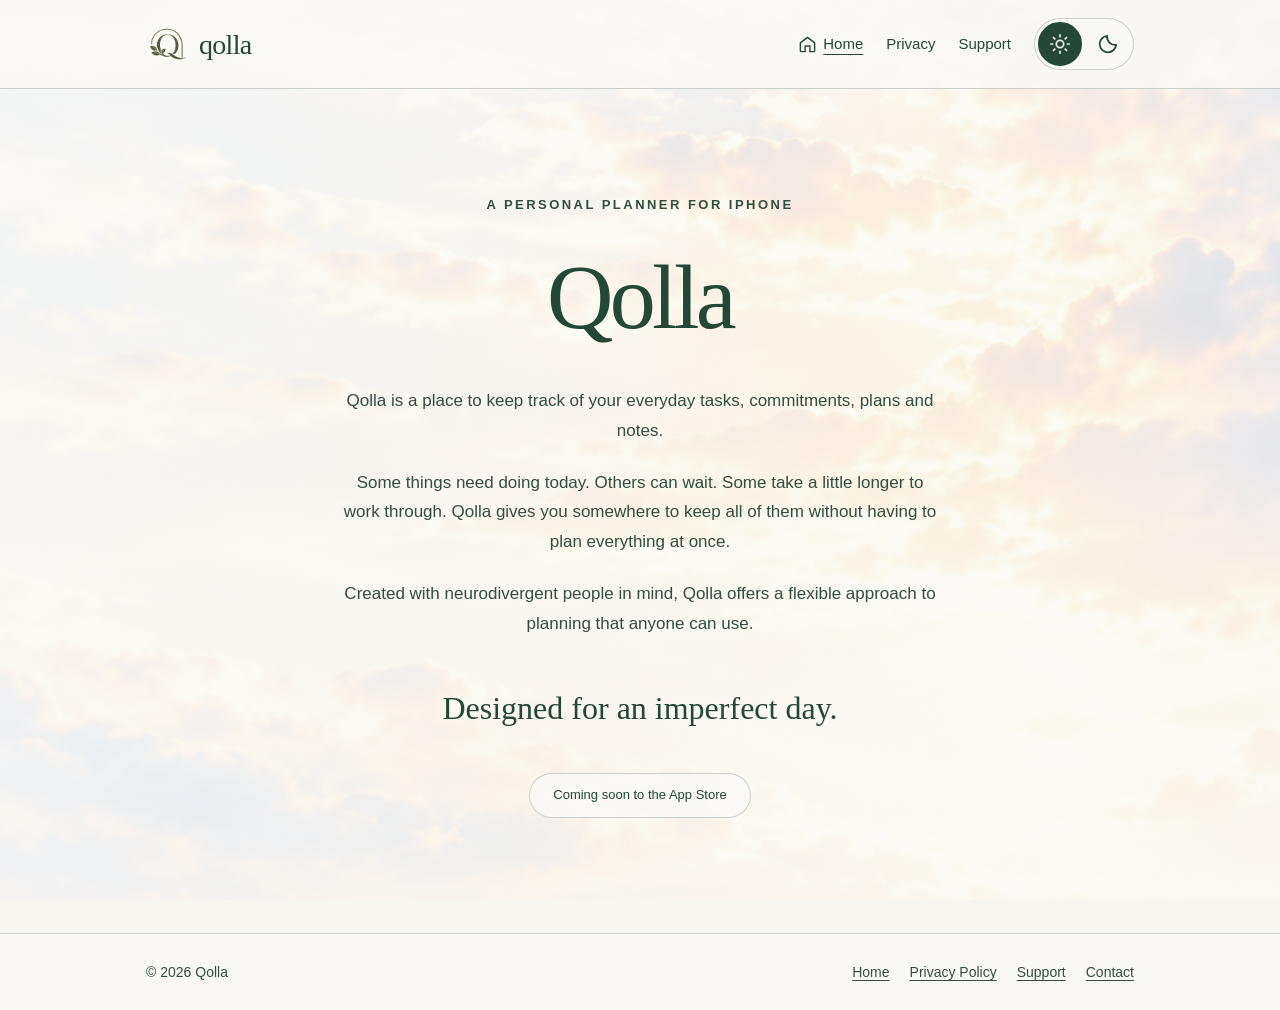
==== index.html @ 9c50eb02 "Add files via upload" ====
<!doctype html>
<html lang="en">
<head>
<meta charset="UTF-8">
<meta name="viewport" content="width=device-width, initial-scale=1">
<meta name="theme-color" content="#F7F6F1">
<meta name="description" content="Qolla is a personal planner for iPhone. Designed for an imperfect day.">
<title>Qolla | A Personal Planner for iPhone</title>
<link rel="icon" type="image/png" href="./Qolla_original_logo.png">
<link rel="stylesheet" href="./styles.css">
<script>try{var t=localStorage.getItem("qolla-website-theme");document.documentElement.dataset.theme=(t==="day"||t==="night")?t:(matchMedia("(prefers-color-scheme: dark)").matches?"night":"day")}catch(e){document.documentElement.dataset.theme=matchMedia("(prefers-color-scheme: dark)").matches?"night":"day"}</script>
<style>:root {--sky:linear-gradient(rgba(249,248,244,.61),rgba(249,248,244,.61)),url("./QollaSkyDay.png")}:root[data-theme="night"]{--sky:linear-gradient(rgba(15,18,39,.56),rgba(15,18,39,.70)),url("./QollaSkyNight.png")}</style>
<script src="./theme.js" defer></script>
</head>
<body>
<a class="skip" href="#main">Skip to main content</a>
<header class="site-header"><nav class="container site-nav" aria-label="Main navigation">
<a class="brand" href="./" aria-label="Qolla home"><img class="brand-logo-day" src="./Qolla_original_logo.png" alt="" width="44" height="44"><img class="brand-logo-night" src="./Qolla_original_logo_night.png" alt="" width="44" height="44"><span>qolla</span></a>
<div class="nav-actions"><a class="home-link" href="./" aria-current="page"><svg viewBox="0 0 24 24" width="19" height="19" fill="none" stroke="currentColor" stroke-width="1.8" stroke-linecap="round" stroke-linejoin="round" aria-hidden="true" focusable="false"><path d="m3 10 9-7 9 7v10a1 1 0 0 1-1 1h-5v-7H9v7H4a1 1 0 0 1-1-1Z"/></svg><span>Home</span></a><a href="./privacy/" >Privacy</a><a href="./support/" >Support</a><div class="theme-switch" role="group" aria-label="Website appearance">
<button type="button" class="theme-option" data-theme-option="day" aria-label="Day mode" aria-pressed="false" title="Day mode"><svg viewBox="0 0 24 24" width="22" height="22" fill="none" stroke="currentColor" stroke-width="1.9" stroke-linecap="round" stroke-linejoin="round" aria-hidden="true" focusable="false"><circle cx="12" cy="12" r="4"/><path d="M12 2v2m0 16v2M4.93 4.93l1.42 1.42m11.3 11.3 1.42 1.42M2 12h2m16 0h2M4.93 19.07l1.42-1.42m11.3-11.3 1.42-1.42"/></svg></button>
<button type="button" class="theme-option" data-theme-option="night" aria-label="Night mode" aria-pressed="false" title="Night mode"><svg viewBox="0 0 24 24" width="22" height="22" fill="none" stroke="currentColor" stroke-width="1.9" stroke-linecap="round" stroke-linejoin="round" aria-hidden="true" focusable="false"><path d="M20.9 13A9 9 0 0 1 11 3.1 9 9 0 1 0 20.9 13Z"/></svg></button>
</div></div>
</nav></header>
<main id="main" class="hero"><div class="eyebrow">A personal planner for iPhone</div><h1>Qolla</h1>
<div class="description"><p>Qolla is a place to keep track of your everyday tasks, commitments, plans and notes.</p>
<p>Some things need doing today. Others can wait. Some take a little longer to work through. Qolla gives you somewhere to keep all of them without having to plan everything at once.</p>
<p>Created with neurodivergent people in mind, Qolla offers a flexible approach to planning that anyone can use.</p></div>
<p class="tagline">Designed for an imperfect day.</p><span class="status">Coming soon to the App Store</span></main><footer class="site-footer"><div class="container footer-inner"><span>&copy; 2026 Qolla</span><div class="footer-links"><a href="./">Home</a><a href="./privacy/">Privacy Policy</a><a href="./support/">Support</a><a href="mailto:support@qolla.ca">Contact</a></div></div></footer>
</body></html>
---- styles.css ----
:root { color-scheme: light; --ink:#254737; --body:#344e42; --line:rgba(37,71,55,.22); --panel:rgba(250,249,245,.92); --control:rgba(250,249,245,.90); --focus:#155cb5; --sky:linear-gradient(rgba(249,248,244,.61),rgba(249,248,244,.61)),url("QollaSkyDay.png"); }
:root[data-theme="night"] { color-scheme:dark; --ink:#F4E9FF; --body:#E9DCF8; --line:rgba(239,223,255,.37); --panel:rgba(22,26,49,.90); --control:rgba(22,26,49,.94); --focus:#FFE29B; --sky:linear-gradient(rgba(15,18,39,.56),rgba(15,18,39,.70)),url("QollaSkyNight.png"); }
* {box-sizing:border-box}
html {font-size:100%;scroll-behavior:smooth}
body {margin:0;min-height:100vh;background:#F7F6F1; color:var(--ink);font-family:-apple-system,BlinkMacSystemFont,"Segoe UI",Arial,sans-serif;line-height:1.75; position:relative;}
body::before {content:"";position:fixed;inset:0;z-index:-1;background-image:var(--sky);background-size:cover;background-position:center;pointer-events:none}
:root[data-theme="night"] body {background:#12162B}
.container {max-width:1040px;margin-inline:auto;padding-inline:26px}
a {color:inherit;text-underline-offset:.2em}
a:hover {text-decoration-thickness:2px}
a:focus-visible,button:focus-visible {outline:3px solid var(--focus);outline-offset:4px;border-radius:5px}
.skip {position:absolute;top:-90px;left:12px;z-index:10;padding:10px 15px;background:var(--panel);color:var(--ink)}
.skip:focus {top:12px}
.site-header {border-bottom:1px solid var(--line);background:var(--control)}
.site-nav {min-height:88px;display:flex;align-items:center;justify-content:space-between;gap:20px}
.brand {display:inline-flex;align-items:center;gap:9px;text-decoration:none}
/* Transparent, artwork-specific day and night logos. */
.brand img {width:44px;height:44px;object-fit:contain;flex:none}
.brand-logo-night {display:none}
:root[data-theme="night"] .brand-logo-day {display:none}
:root[data-theme="night"] .brand-logo-night {display:block}
.brand span {font-family:Georgia,serif;font-size:28px;letter-spacing:-.7px}
.nav-actions {display:flex;align-items:center;gap:clamp(12px,2vw,23px);flex-wrap:wrap}
.nav-actions a {font-size:15px;text-decoration:none}
.nav-actions a[aria-current="page"] {text-decoration:underline;text-underline-offset:5px}
.theme-toggle {background:var(--control);border:1.5px solid var(--line);border-radius:999px;color:var(--ink);font:inherit;font-weight:600;font-size:14px;padding:8px 15px;cursor:pointer;min-height:44px;white-space:nowrap}
.theme-toggle:hover {text-decoration:underline}
.hero {max-width:730px;padding:105px 26px 115px;margin:auto;text-align:center}
.eyebrow {font-size:13px;letter-spacing:.19em;font-weight:700;text-transform:uppercase;color:var(--body)}
h1,h2 {font-family:Georgia,"Times New Roman",serif;font-weight:400;line-height:1.2}
.hero h1 {font-size:clamp(58px,9vw,92px);letter-spacing:-.04em;margin:25px 0 34px}
.hero .description {max-width:600px;margin:auto;color:var(--body);font-size:17px}
.hero .description p {margin:0 0 22px}
.tagline {margin:48px 0 0;font:400 clamp(25px,4vw,32px)/1.4 Georgia,serif}
.status {display:inline-block;margin-top:42px;padding:10px 23px;border:1px solid var(--line);border-radius:40px;color:var(--ink);font-size:13px;background:var(--control)}
.doc {max-width:820px;margin:42px auto;padding:48px clamp(24px,5vw,58px) 70px;background:var(--panel);border:1px solid var(--line);border-radius:18px}
.doc h1 {font-size:clamp(36px,6vw,52px);margin:0 0 12px}
.doc .updated {font-size:14px;color:var(--body);margin:0 0 38px}
.doc h2 {font-size:clamp(24px,4vw,29px);margin:42px 0 12px}
.doc p {font-size:16px;color:var(--body);margin:0 0 17px}
.doc strong {color:var(--ink)}
.site-footer {border-top:1px solid var(--line);background:var(--control);padding:26px 0}
.footer-inner {display:flex;align-items:center;justify-content:space-between;gap:16px;flex-wrap:wrap;color:var(--body);font-size:14px}
.footer-links {display:flex;flex-wrap:wrap;gap:20px}
@media(max-width:650px){.site-nav{padding-block:15px;min-height:76px;flex-wrap:wrap}.nav-actions{gap:15px}.brand span{font-size:25px}.hero{padding-block:75px 92px}.doc{margin:20px 12px;padding:32px 22px 55px}.footer-inner{align-items:flex-start;flex-direction:column}}
@media(prefers-reduced-motion:reduce){html{scroll-behavior:auto}*,*::before,*::after{transition:none!important;animation:none!important}}

/* Icon-only accessible day and night selection */
.theme-switch {display:inline-flex;align-items:center;gap:4px;padding:3px;border:1.5px solid var(--line);background:var(--control);border-radius:999px}
.theme-option {display:grid;place-items:center;width:44px;height:44px;padding:0;border:2px solid transparent;border-radius:999px;background:transparent;color:var(--ink);cursor:pointer;flex:none}
.theme-option[aria-pressed="true"] {background:var(--ink);color:var(--control);border-color:var(--ink)}
.theme-option svg {display:block}
.theme-option:hover {outline:1px solid var(--line)}
@media (max-width: 380px) {.nav-actions {gap:8px}.brand span {font-size:23px}}

/* Explicit, accessible navigation back to the homepage. */
.home-link {display:inline-flex;align-items:center;gap:6px;white-space:nowrap;min-height:44px}
.home-link svg {display:block;flex:none}
@media (max-width:650px) { .nav-actions {gap:12px} }
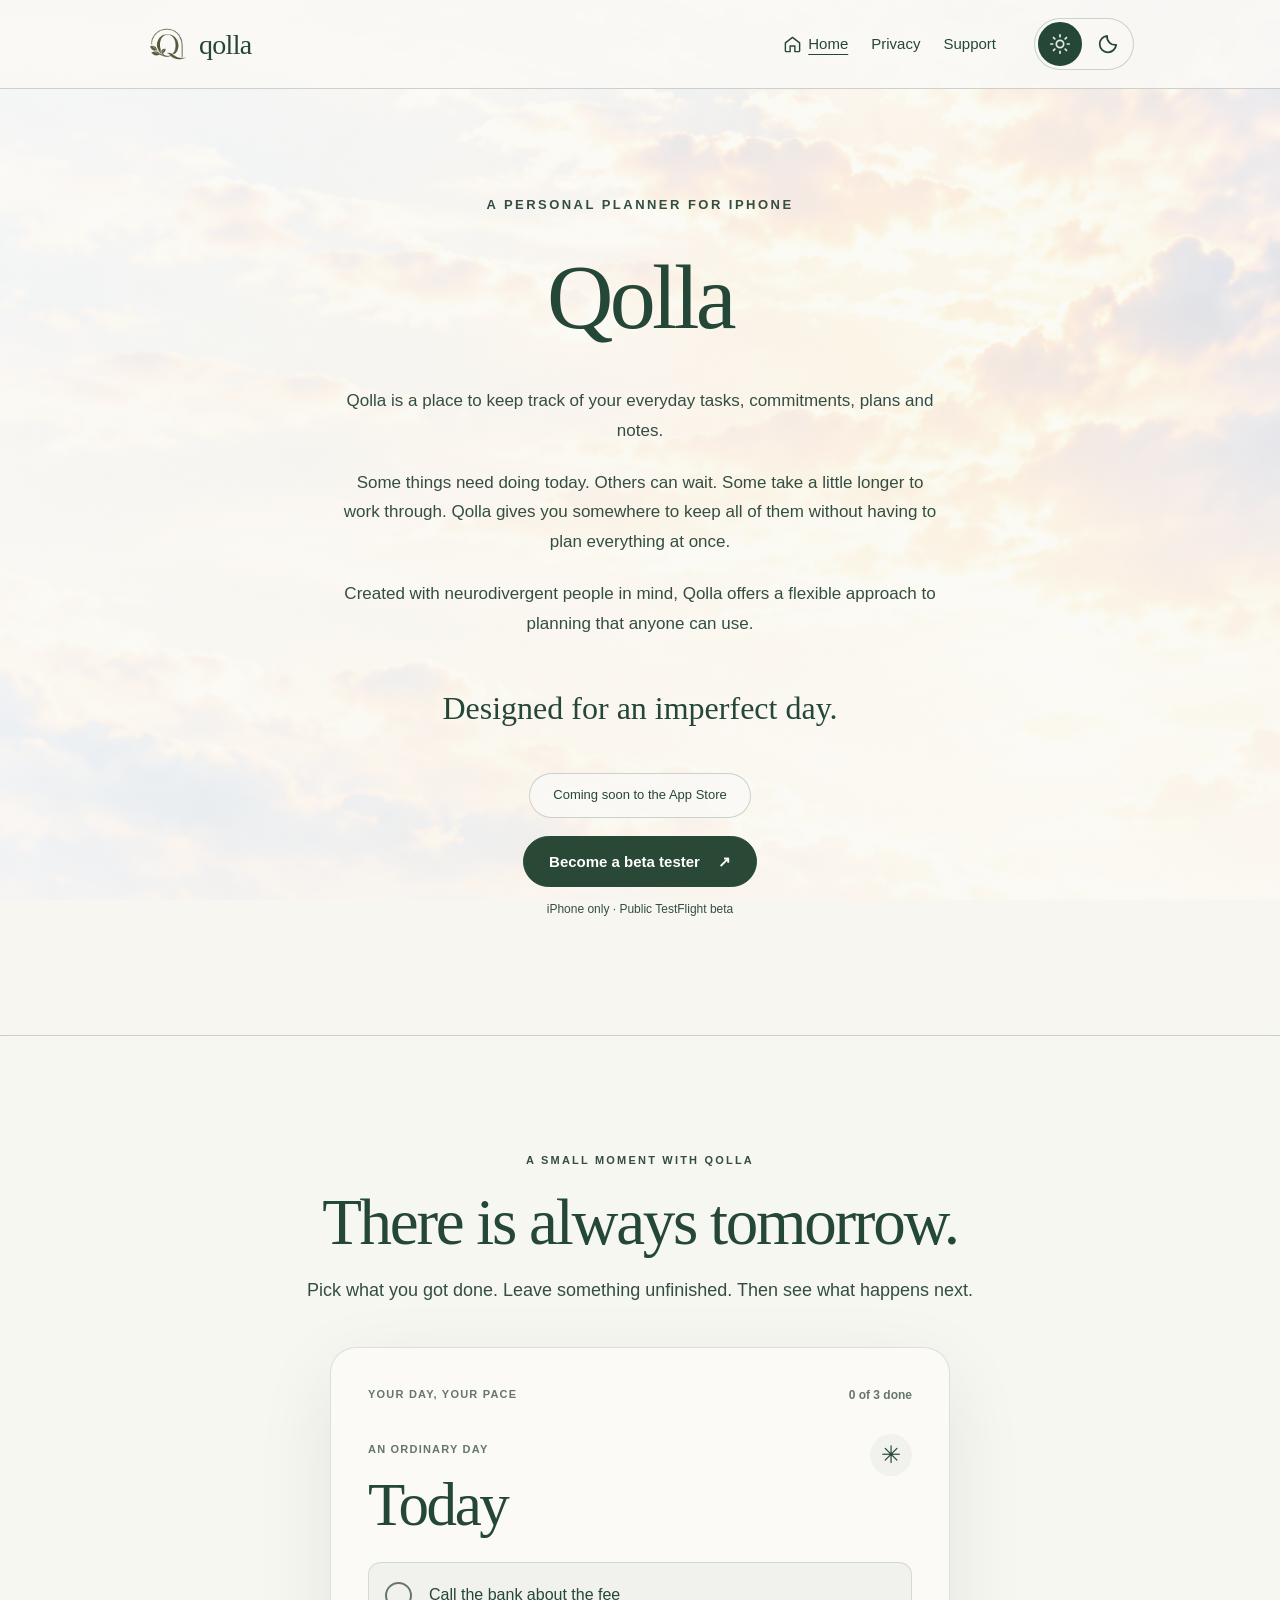
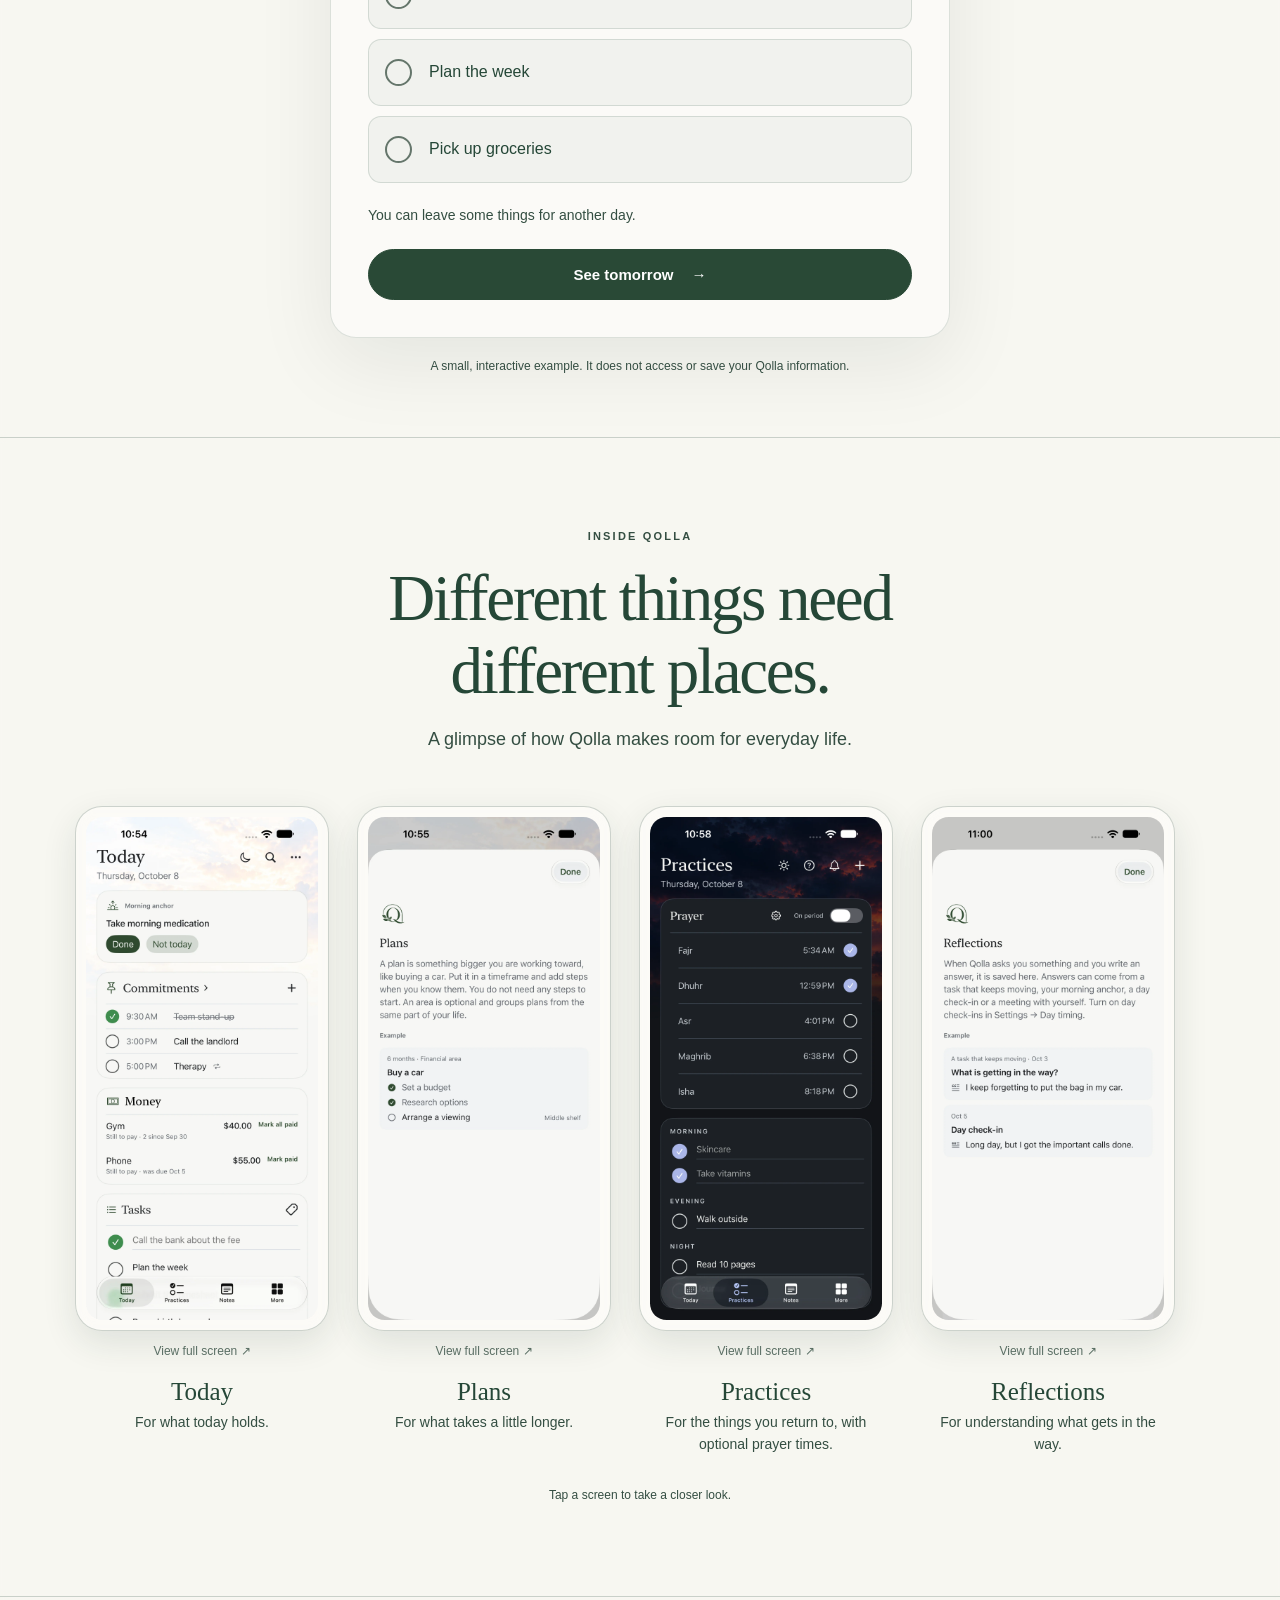
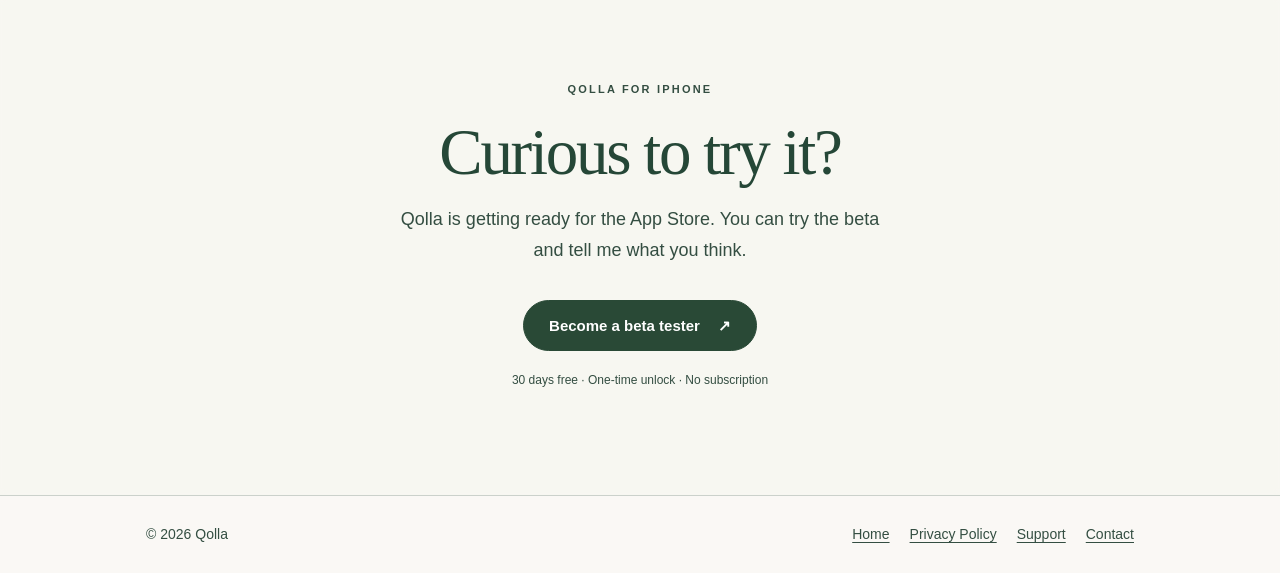
==== commit 1f4a2794: "Add files via upload" ====
--- a/index.html
+++ b/index.html
@@ -11,6 +11,9 @@
 <script>try{var t=localStorage.getItem("qolla-website-theme");document.documentElement.dataset.theme=(t==="day"||t==="night")?t:(matchMedia("(prefers-color-scheme: dark)").matches?"night":"day")}catch(e){document.documentElement.dataset.theme=matchMedia("(prefers-color-scheme: dark)").matches?"night":"day"}</script>
 <style>:root {--sky:linear-gradient(rgba(249,248,244,.61),rgba(249,248,244,.61)),url("./QollaSkyDay.png")}:root[data-theme="night"]{--sky:linear-gradient(rgba(15,18,39,.56),rgba(15,18,39,.70)),url("./QollaSkyNight.png")}</style>
 <script src="./theme.js" defer></script>
+<link rel="stylesheet" href="./experience.css">
+<script src="./experience.js" defer></script>
+<script src="./gallery.js" defer></script>
 </head>
 <body>
 <a class="skip" href="#main">Skip to main content</a>
@@ -25,5 +28,44 @@
 <div class="description"><p>Qolla is a place to keep track of your everyday tasks, commitments, plans and notes.</p>
 <p>Some things need doing today. Others can wait. Some take a little longer to work through. Qolla gives you somewhere to keep all of them without having to plan everything at once.</p>
 <p>Created with neurodivergent people in mind, Qolla offers a flexible approach to planning that anyone can use.</p></div>
-<p class="tagline">Designed for an imperfect day.</p><span class="status">Coming soon to the App Store</span></main><footer class="site-footer"><div class="container footer-inner"><span>&copy; 2026 Qolla</span><div class="footer-links"><a href="./">Home</a><a href="./privacy/">Privacy Policy</a><a href="./support/">Support</a><a href="mailto:support@qolla.ca">Contact</a></div></div></footer>
+<p class="tagline">Designed for an imperfect day.</p><span class="status">Coming soon to the App Store</span><div class="hero-beta"><a class="q-button beta-link" href="https://testflight.apple.com/join/qzBd8jVd" target="_blank" rel="noopener noreferrer" data-beta-link>Become a beta tester <span aria-hidden="true">↗</span></a><p class="beta-footnote">iPhone only · Public TestFlight beta</p></div></main>
+<section class="experience-section" id="experience" aria-labelledby="experience-title">
+  <div class="experience-intro">
+    <span class="section-kicker">A SMALL MOMENT WITH QOLLA</span>
+    <h2 id="experience-title">There is always tomorrow.</h2>
+    <p>Pick what you got done. Leave something unfinished. Then see what happens next.</p>
+  </div>
+  <div class="moment" data-moment>
+    <div class="moment-top"><span class="moment-overline">YOUR DAY, YOUR PACE</span><span class="moment-count" data-count aria-live="polite">0 of 3 done</span></div>
+    <div class="moment-head"><div><span class="moment-small" data-date-label>AN ORDINARY DAY</span><h3 data-day-title>Today</h3></div><div class="moment-sun" aria-hidden="true">✳</div></div>
+    <div class="moment-items" data-task-list aria-label="Example everyday tasks">
+      <label class="moment-task"><input type="checkbox" data-task="0"><span class="moment-check" aria-hidden="true"></span><span>Call the bank about the fee</span></label>
+      <label class="moment-task"><input type="checkbox" data-task="1"><span class="moment-check" aria-hidden="true"></span><span>Plan the week</span></label>
+      <label class="moment-task"><input type="checkbox" data-task="2"><span class="moment-check" aria-hidden="true"></span><span>Pick up groceries</span></label>
+    </div>
+    <p class="moment-note" data-message aria-live="polite">You can leave some things for another day.</p>
+    <div class="moment-actions"><button class="q-button moment-next" type="button" data-next>See tomorrow <span aria-hidden="true">→</span></button><button class="moment-reset" type="button" data-reset hidden>Try again ↺</button></div>
+    <div class="moment-after" data-after hidden>
+      <div class="moment-after-divider"></div>
+      <p class="moment-after-title">What you finished stays done. The rest comes with you.</p>
+      <p>No wall of overdue tasks. No score to keep up.</p>
+      <button class="moment-reflect-toggle" type="button" data-reflect-toggle aria-expanded="false">And if something keeps moving? <span aria-hidden="true">↓</span></button>
+      <div class="moment-reflect" data-reflect hidden><p>Sometimes a task needs more than another reminder.</p><blockquote>What is getting in the way?</blockquote><p>Qolla can help you reflect on a task that keeps moving, when you choose.</p></div>
+    </div>
+  </div>
+  <p class="experience-disclaimer">A small, interactive example. It does not access or save your Qolla information.</p>
+</section>
+<section class="glimpse-section" aria-labelledby="glimpse-heading"><div class="glimpse-inner">
+  <div class="glimpse-heading"><span class="section-kicker">INSIDE QOLLA</span><h2 id="glimpse-heading">Different things need different places.</h2><p>A glimpse of how Qolla makes room for everyday life.</p></div>
+  <div class="glimpse-gallery">
+    <figure class="glimpse-shot"><button type="button" class="shot-open" data-fullscreen-shot aria-label="Enlarge Today screenshot"><span class="screenshot-frame"><img src="./qolla-today.webp" alt="Qolla Today screen in Day mode with the Morning anchor, Commitments, Money and Tasks." width="1320" height="2868" loading="lazy" decoding="async"></span><span class="shot-zoom" aria-hidden="true">View full screen ↗</span></button><figcaption><strong>Today</strong><span>For what today holds.</span></figcaption></figure>
+    <figure class="glimpse-shot"><button type="button" class="shot-open" data-fullscreen-shot aria-label="Enlarge Plans screenshot"><span class="screenshot-frame"><img src="./qolla-plans-explainer.webp" alt="The Qolla Plans explanation showing the Buy a car example, steps and Middle Shelf." width="1320" height="2868" loading="lazy" decoding="async"></span><span class="shot-zoom" aria-hidden="true">View full screen ↗</span></button><figcaption><strong>Plans</strong><span>For what takes a little longer.</span></figcaption></figure>
+    <figure class="glimpse-shot"><button type="button" class="shot-open" data-fullscreen-shot aria-label="Enlarge Practices screenshot"><span class="screenshot-frame"><img src="./qolla-practices.webp" alt="Qolla Practices in Night mode showing optional Islamic prayer times and morning, evening and night practices." width="1320" height="2868" loading="lazy" decoding="async"></span><span class="shot-zoom" aria-hidden="true">View full screen ↗</span></button><figcaption><strong>Practices</strong><span>For the things you return to, with optional prayer times.</span></figcaption></figure>
+    <figure class="glimpse-shot"><button type="button" class="shot-open" data-fullscreen-shot aria-label="Enlarge Reflections screenshot"><span class="screenshot-frame"><img src="./qolla-reflections-explainer.webp" alt="The Qolla Reflections explanation showing a task that keeps moving and a day check-in." width="1320" height="2868" loading="lazy" decoding="async"></span><span class="shot-zoom" aria-hidden="true">View full screen ↗</span></button><figcaption><strong>Reflections</strong><span>For understanding what gets in the way.</span></figcaption></figure>
+  </div>
+  <p class="glimpse-hint">Tap a screen to take a closer look.</p>
+</div></section>
+<dialog class="qolla-image-dialog" aria-label="Qolla screenshot" data-shot-dialog><div class="qolla-image-dialog-inner"><button type="button" class="qolla-dialog-close" data-dialog-close aria-label="Close screenshot">Close ✕</button><img alt="" data-dialog-image></div></dialog>
+<section class="invitation" aria-labelledby="invitation-heading"><span class="section-kicker">QOLLA FOR IPHONE</span><h2 id="invitation-heading">Curious to try it?</h2><p>Qolla is getting ready for the App Store. You can try the beta and tell me what you think.</p><a class="q-button beta-link" href="https://testflight.apple.com/join/qzBd8jVd" target="_blank" rel="noopener noreferrer" data-beta-link>Become a beta tester <span aria-hidden="true">↗</span></a><p class="invitation-small">30 days free · One-time unlock · No subscription</p></section>
+<footer class="site-footer"><div class="container footer-inner"><span>&copy; 2026 Qolla</span><div class="footer-links"><a href="./">Home</a><a href="./privacy/">Privacy Policy</a><a href="./support/">Support</a><a href="./support/#contact">Contact</a></div></div></footer>
 </body></html>
--- a/styles.css
+++ b/styles.css
@@ -58,3 +58,30 @@
 .home-link {display:inline-flex;align-items:center;gap:6px;white-space:nowrap;min-height:44px}
 .home-link svg {display:block;flex:none}
 @media (max-width:650px) { .nav-actions {gap:12px} }
+
+/* Qolla launch addition: consistent adaptive navigation shared by all pages. */
+.site-nav { width:100%; }
+.nav-actions { min-width:0; flex-wrap:nowrap; }
+.nav-actions .theme-switch {margin-left:clamp(7px,1.2vw,15px); flex:none;}
+.nav-actions .home-link {display:inline-flex;gap:6px;align-items:center;}
+@media (max-width:820px) {
+ .site-nav {display:grid;grid-template-columns:minmax(0,1fr);gap:12px;align-items:center;padding-block:16px;min-height:0;}
+ .site-nav .brand{width:max-content;}
+ .nav-actions{display:grid;grid-template-columns:max-content max-content max-content minmax(0,1fr);align-items:center;gap:clamp(8px,2.25vw,18px);width:100%;}
+ .nav-actions a{font-size:clamp(12px,3.4vw,15px);white-space:nowrap;}
+ .nav-actions .theme-switch{justify-self:end;margin-left:0;}
+ .container{padding-inline:clamp(14px,4.1vw,26px);}
+ .theme-option{width:clamp(34px,9.5vw,44px);height:clamp(40px,9.5vw,44px);}
+}
+@media (max-width:359px) {
+ .nav-actions{gap:7px;}
+ .nav-actions a{font-size:12px;}
+ .home-link svg{width:14px;height:14px;}
+ .theme-switch{gap:0;padding:1px;}
+ .theme-option{width:32px;height:40px;}
+ .theme-option svg{width:17px;height:17px;}
+}
+@media (max-width:319px) {
+ .nav-actions{grid-template-columns:repeat(3,max-content);row-gap:9px;}
+ .nav-actions .theme-switch{grid-column:1/-1;justify-self:end;}
+}
--- a/experience.css
+++ b/experience.css
@@ -0,0 +1,150 @@
+/* Qolla interactive moment: namespaced to homepage; website typography and theme inherited. */
+.experience-section,.glimpse-section,.invitation{position:relative;color:var(--ink)}
+.experience-section{padding:clamp(70px,9vw,118px) 22px 62px;background:var(--experience-bg,rgba(250,249,245,.91));border-top:1px solid var(--line)}
+:root[data-theme="night"]{--experience-bg:rgba(13,18,36,.9);--moment-card:rgba(26,31,48,.98);--moment-surface:rgba(40,45,62,.88);--moment-edge:rgba(236,222,251,.18);--muted-in:#C7B9D2;--done:#C9B8E8}
+:root[data-theme="day"]{--moment-card:#FBFAF7;--moment-surface:#F1F2EE;--moment-edge:rgba(35,73,53,.15);--muted-in:#65766B;--done:#316744}
+.experience-intro,.glimpse-heading,.invitation{text-align:center;max-width:670px;margin-inline:auto}
+.section-kicker{display:block;font-size:11px;font-weight:750;letter-spacing:.2em;color:var(--body);line-height:1.5}
+.experience-intro h2,.glimpse-heading h2,.invitation h2{font-family:Georgia,'Times New Roman',serif;font-size:clamp(37px,5.1vw,65px);line-height:1.12;letter-spacing:-.035em;margin:18px 0 16px;font-weight:400}
+.experience-intro p,.glimpse-heading p,.invitation p{color:var(--body);font-size:clamp(15px,1.6vw,18px);line-height:1.7;margin:0}
+.moment{background:var(--moment-card);border:1px solid var(--moment-edge);border-radius:26px;max-width:620px;margin:41px auto 0;padding:clamp(22px,4.5vw,37px);box-shadow:0 24px 80px rgba(18,30,22,.08)}
+:root[data-theme="night"] .moment{box-shadow:0 25px 90px rgba(1,3,11,.3)}
+.moment-top,.moment-head,.moment-actions{display:flex;align-items:center;justify-content:space-between;gap:14px}
+.moment-overline,.moment-count,.moment-small{font-size:11px;font-weight:650;letter-spacing:.11em;color:var(--muted-in)}
+.moment-count{letter-spacing:0;font-size:12px}
+.moment-head{margin:28px 0 24px;align-items:start}
+.moment-head h3{font:400 clamp(41px,7vw,61px)/1.1 Georgia,serif;letter-spacing:-.04em;margin:9px 0 0}
+.moment-sun{display:grid;place-items:center;background:var(--moment-surface);border-radius:50%;width:42px;height:42px;font-size:24px;color:var(--ink)}
+.moment-items{display:grid;gap:10px}
+.moment-task{display:flex;align-items:center;gap:17px;min-height:67px;background:var(--moment-surface);border:1px solid var(--moment-edge);border-radius:13px;padding:13px 16px;cursor:pointer;font-size:clamp(14px,2.2vw,16px);line-height:1.35;position:relative}
+.moment-task:focus-within{outline:3px solid var(--focus);outline-offset:2px}
+.moment-task input{position:absolute;opacity:0;width:1px;height:1px}
+.moment-check{display:grid;place-items:center;flex:none;width:27px;height:27px;border-radius:50%;border:2px solid var(--muted-in);transition:background .18s,border-color .18s}
+.moment-task input:checked+.moment-check{background:var(--done);border-color:var(--done)}
+.moment-task input:checked+.moment-check::after{content:'✓';font-weight:700;color:#fff;font-size:16px}
+:root[data-theme="night"] .moment-task input:checked+.moment-check::after{color:#182036}
+.moment-task:has(input:checked)>span:last-child{text-decoration:line-through;opacity:.65}
+.moment-task.is-carried{cursor:default}.moment-task.is-carried .moment-check{border-color:var(--muted-in)}
+.moment-task .carry-tag{display:block;font-size:11px;color:var(--muted-in);margin-top:5px;letter-spacing:.01em}
+.moment-note{color:var(--body);font-size:14px;min-height:24px;line-height:1.5;margin:22px 0 20px}
+.q-button{display:inline-flex;align-items:center;justify-content:center;gap:18px;background:#294936;color:#fff!important;border:1px solid #294936;border-radius:999px;font:600 15px/1.3 -apple-system,BlinkMacSystemFont,'Segoe UI',Arial,sans-serif;text-decoration:none!important;min-height:48px;padding:15px 25px;cursor:pointer;transition:transform .18s,background .18s}
+.q-button:hover{background:#396849;transform:translateY(-1px)}
+.q-button:focus-visible{outline:3px solid var(--focus);outline-offset:4px}
+:root[data-theme="night"] .q-button{background:#EADAF4;border-color:#EADAF4;color:#1C2532!important}
+:root[data-theme="night"] .q-button:hover{background:#fff0ff}
+.moment-next{width:100%}.moment-next[hidden],.moment-reset[hidden],.moment-after[hidden],.moment-reflect[hidden]{display:none!important}
+.moment-reset,.moment-reflect-toggle{background:none;border:0;color:var(--ink);cursor:pointer;text-decoration:underline;text-underline-offset:5px;font:600 14px/1.5 -apple-system,BlinkMacSystemFont,'Segoe UI',Arial,sans-serif;padding:9px}
+.moment-after-divider{border-top:1px solid var(--moment-edge);margin:27px 0 20px}
+.moment-after p{color:var(--body);font-size:14px;line-height:1.6;margin:0 0 11px}
+.moment-after .moment-after-title{color:var(--ink);font-family:Georgia,serif;font-size:25px;line-height:1.35}
+.moment-reflect-toggle{padding:12px 0 0}
+.moment-reflect{background:var(--moment-surface);border-radius:13px;padding:19px;margin-top:14px}
+.moment-reflect blockquote{font:400 23px/1.3 Georgia,serif;margin:9px 0 12px;color:var(--ink)}
+.experience-disclaimer{text-align:center;color:var(--body);font-size:12px;line-height:1.5;margin:19px auto 0;max-width:520px}
+.glimpse-section{padding:95px 22px 100px;background:var(--control);border-top:1px solid var(--line)}
+.glimpse-inner{max-width:1040px;margin:auto}.glimpse-gallery{display:grid;grid-template-columns:repeat(2,minmax(0,320px));gap:clamp(23px,7vw,100px);justify-content:center;align-items:start;margin-top:49px}
+.glimpse-shot{margin:0;min-width:0}.screenshot-frame{border-radius:clamp(19px,3vw,28px);overflow:hidden;border:1px solid var(--line);background:#eee;box-shadow:0 26px 48px rgba(21,35,26,.11)}
+:root[data-theme="night"] .screenshot-frame{box-shadow:0 26px 55px rgba(0,0,0,.30)}
+.screenshot-frame img{display:block;width:100%;height:auto;object-fit:contain}
+.glimpse-shot figcaption{text-align:center;display:grid;gap:2px;padding:18px 5px 0;color:var(--body);font-size:14px;line-height:1.5}
+.glimpse-shot figcaption strong{font:400 25px/1.2 Georgia,serif;color:var(--ink)}
+.invitation{max-width:none;background:var(--experience-bg,rgba(250,249,245,.91));padding:84px 22px 105px;border-top:1px solid var(--line)}
+.invitation>p{max-width:480px;margin:0 auto 27px}.invitation .q-button{margin:7px auto 0}.invitation .invitation-small{font-size:12px;margin:19px auto 0}
+.hero-beta{margin:18px auto 0}.hero-beta .q-button{margin-top:0}.hero-beta .beta-footnote{font-size:12px;color:var(--body);margin:12px 0 0}
+@media(max-width:600px){.experience-section{padding:72px 14px 60px}.moment{margin-top:30px;border-radius:19px}.glimpse-section{padding:78px 17px 80px}.glimpse-gallery{grid-template-columns:repeat(2,minmax(0,1fr));gap:14px;margin-top:34px}.glimpse-shot figcaption{font-size:12px}.glimpse-shot figcaption strong{font-size:21px}.invitation{padding:77px 20px 89px}.experience-intro p{max-width:345px;margin:auto}}
+@media(max-width:370px){.glimpse-gallery{gap:10px}.moment-task{gap:11px;padding:11px}.moment{padding:18px}}
+@media(prefers-reduced-motion:reduce){.q-button,.moment-check{transition:none!important}.q-button:hover{transform:none}}
+
+/* Four original iPhone screenshots, legible at phone widths. */
+.glimpse-gallery{grid-template-columns:repeat(4,minmax(0,1fr));max-width:1060px;gap:clamp(14px,2.4vw,28px);align-items:start;margin-top:44px}
+.shot-open{display:block;width:100%;border:0;padding:0;background:transparent;color:inherit;font:inherit;cursor:zoom-in;position:relative;text-align:left}
+.shot-open:focus-visible{outline:3px solid var(--focus);outline-offset:5px;border-radius:20px}
+.screenshot-frame{display:block;aspect-ratio:1320/2868;overflow:hidden;border-radius:clamp(12px,1.8vw,24px)}
+.screenshot-frame img{height:100%;width:100%;object-fit:contain}
+.shot-zoom{display:block;text-align:center;color:var(--body);font-size:12px;margin-top:9px;opacity:.8}
+.glimpse-hint{color:var(--body);font-size:12px;text-align:center;margin:30px auto 0}
+.qolla-image-dialog{max-width:min(94vw,520px);max-height:94dvh;padding:0;border:0;border-radius:18px;background:var(--panel);color:var(--ink);overflow:auto;box-shadow:0 22px 100px rgba(0,0,0,.34)}
+.qolla-image-dialog::backdrop{background:rgba(9,16,20,.75)}
+.qolla-image-dialog-inner{position:relative;padding:56px 12px 12px}
+.qolla-image-dialog-inner img{display:block;width:100%;height:auto;max-height:calc(94dvh - 75px);object-fit:contain}
+.qolla-dialog-close{position:absolute;top:9px;right:12px;border:1px solid var(--line);border-radius:999px;background:var(--panel);color:var(--ink);min-height:42px;padding:6px 16px;font:600 14px -apple-system,BlinkMacSystemFont,'Segoe UI',sans-serif;cursor:pointer}
+.qolla-dialog-close:focus-visible{outline:3px solid var(--focus);outline-offset:3px}
+@media(max-width:760px){.glimpse-gallery{grid-template-columns:repeat(2,minmax(0,1fr));gap:28px 18px;max-width:590px}}
+@media(max-width:480px){
+ .glimpse-gallery{grid-template-columns:minmax(0,1fr);max-width:340px;margin-top:30px;gap:44px}
+ .glimpse-shot{max-width:340px;width:100%;margin-inline:auto}
+ .glimpse-shot figcaption{padding-top:13px;font-size:14px}
+ .glimpse-shot figcaption strong{font-size:25px}
+ .screenshot-frame{border-radius:22px}
+ .glimpse-section{padding:76px 20px 80px}
+}
+
+
+/* Qolla gallery finishing pass: genuine app screens on the same sky as the site. */
+:root[data-theme="day"]{
+  --gallery-wash:rgba(248,247,242,.53);
+  --gallery-matte:rgba(255,254,250,.60);
+  --gallery-shadow:rgba(30,55,44,.11);
+}
+:root[data-theme="night"]{
+  --gallery-wash:rgba(13,17,35,.48);
+  --gallery-matte:rgba(26,30,52,.68);
+  --gallery-shadow:rgba(1,4,14,.42);
+}
+.glimpse-section{
+  background:var(--gallery-wash);
+  padding-block:clamp(68px,7vw,106px);
+  -webkit-backdrop-filter:blur(3px);
+  backdrop-filter:blur(3px);
+}
+.glimpse-inner{max-width:1130px}
+.glimpse-gallery{
+  max-width:1100px;
+  gap:clamp(15px,2.5vw,28px);
+  margin-top:clamp(32px,4vw,55px);
+}
+.glimpse-shot{display:flex;flex-direction:column;min-width:0}
+.shot-open{border-radius:25px;transition:transform .2s ease}
+.shot-open:hover{transform:translateY(-3px)}
+.screenshot-frame{
+  padding:clamp(7px,.8vw,11px);
+  border:1px solid var(--line);
+  border-radius:clamp(18px,2.1vw,27px);
+  background:var(--gallery-matte);
+  box-shadow:0 12px 34px var(--gallery-shadow);
+  aspect-ratio:auto;
+  -webkit-backdrop-filter:blur(9px);
+  backdrop-filter:blur(9px);
+}
+:root[data-theme="night"] .screenshot-frame{box-shadow:0 15px 40px var(--gallery-shadow)}
+.screenshot-frame img{
+  width:100%;height:auto;aspect-ratio:1320/2868;
+  object-fit:contain;
+  border-radius:clamp(12px,1.3vw,18px);
+  background:var(--panel);
+}
+.glimpse-shot figcaption{padding:15px 5px 0;gap:5px;max-width:260px;margin-inline:auto}
+.glimpse-shot figcaption strong{font-size:clamp(22px,2vw,25px)}
+.glimpse-shot figcaption span{line-height:1.55}
+.shot-zoom{font-size:12px;margin-top:10px}
+.qolla-image-dialog{background:var(--panel);border:1px solid var(--line)}
+@media(max-width:760px){
+  .glimpse-gallery{gap:30px 18px;max-width:610px}
+}
+@media(max-width:480px){
+  .glimpse-section{padding:72px 17px 75px}
+  .glimpse-gallery{grid-template-columns:minmax(0,1fr);max-width:335px;gap:45px}
+  .glimpse-shot{max-width:335px}
+  .screenshot-frame{padding:9px;border-radius:23px}
+  .screenshot-frame img{border-radius:16px}
+  .glimpse-shot figcaption{padding-top:13px}
+}
+@media(prefers-reduced-motion:reduce){.shot-open{transition:none}.shot-open:hover{transform:none}}
+
+/* Use the same sky and atmospheric wash throughout, not solid colour panels. */
+:root[data-theme="day"] {--experience-bg:rgba(248,247,242,.50)}
+:root[data-theme="night"] {--experience-bg:rgba(13,17,35,.48)}
+.experience-section,.invitation,.glimpse-section{background:var(--experience-bg);}
+.experience-section,.invitation,.glimpse-section{-webkit-backdrop-filter:blur(3px);backdrop-filter:blur(3px)}
+.hero-beta .q-button{min-height:48px;}
+@media(max-width:480px){.hero-beta .q-button,.invitation .q-button{max-width:100%;min-height:52px}.hero-beta{margin-top:23px}}
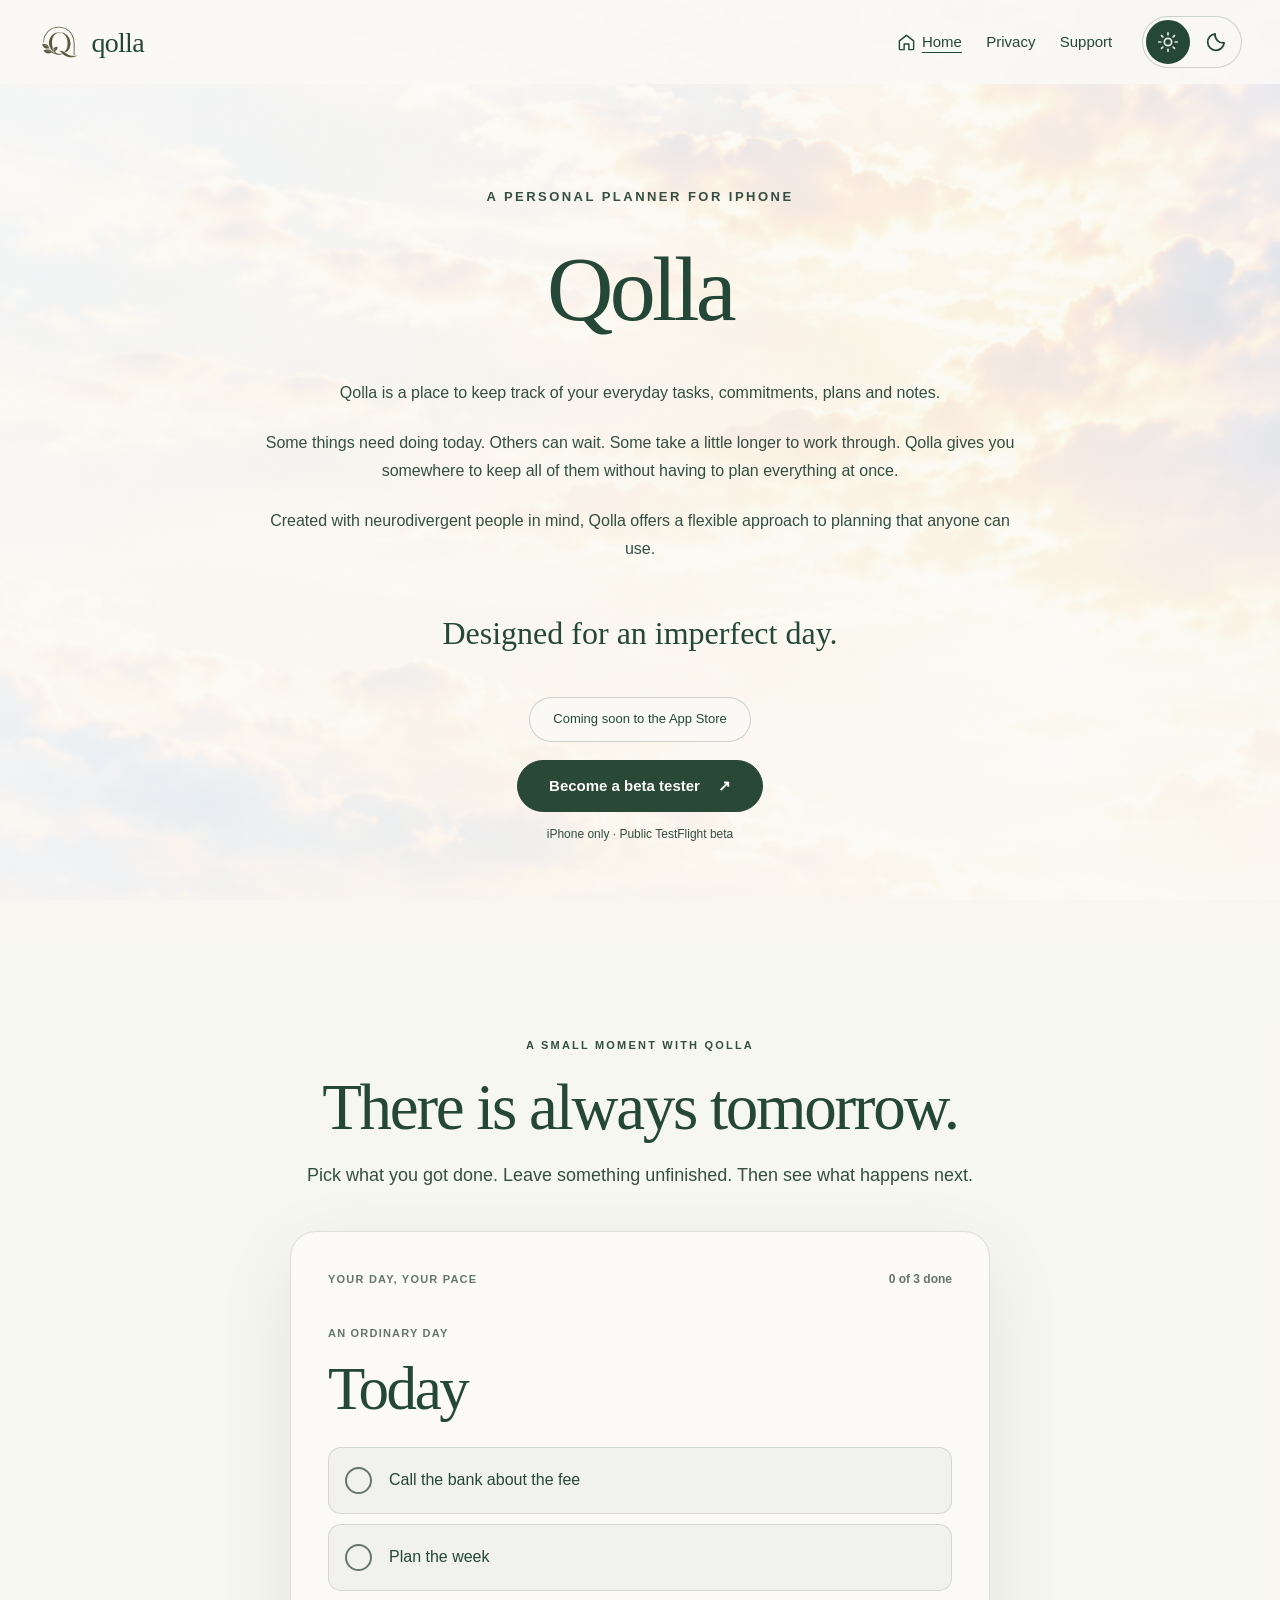
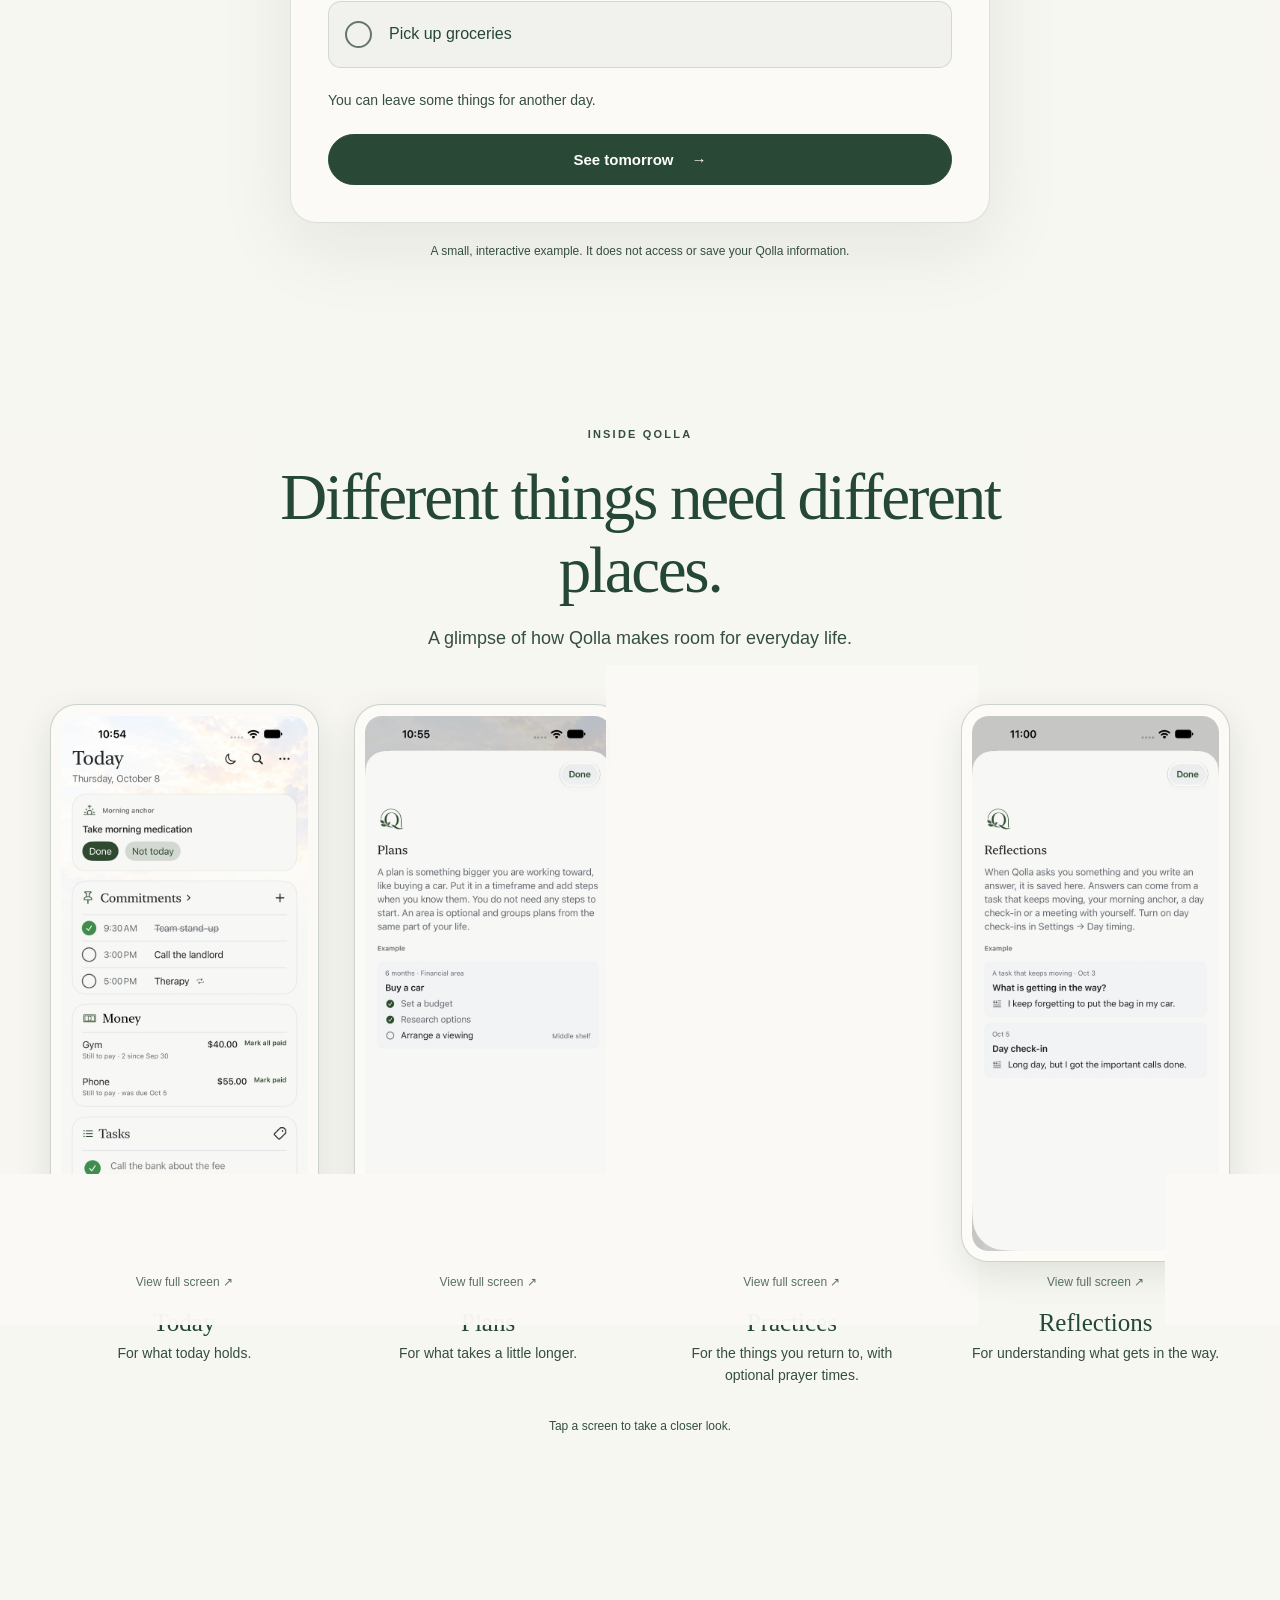
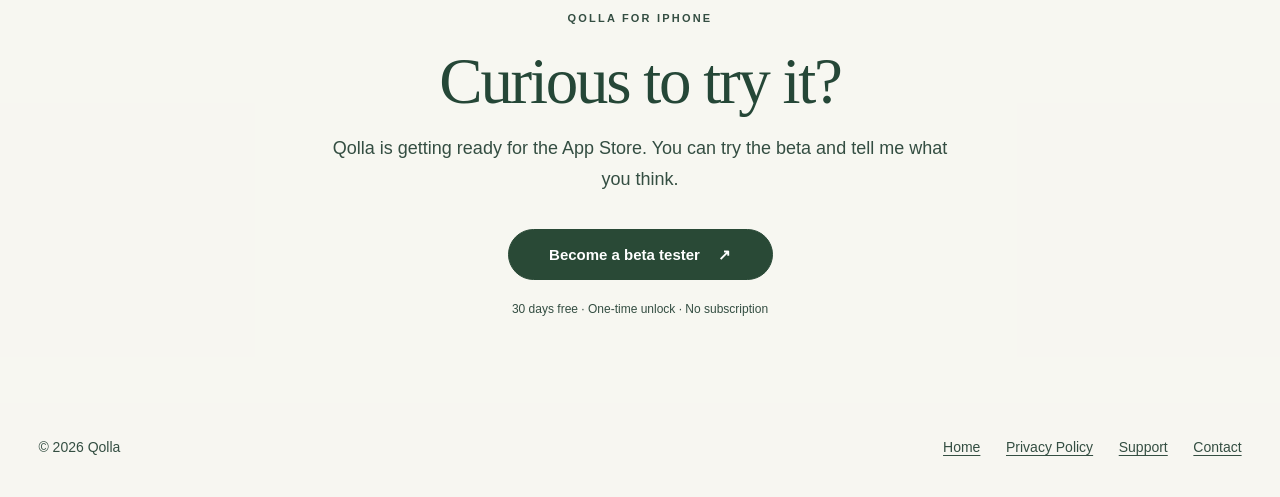
==== commit 0620479a: "Add files via upload" ====
--- a/index.html
+++ b/index.html
@@ -37,7 +37,7 @@
   </div>
   <div class="moment" data-moment>
     <div class="moment-top"><span class="moment-overline">YOUR DAY, YOUR PACE</span><span class="moment-count" data-count aria-live="polite">0 of 3 done</span></div>
-    <div class="moment-head"><div><span class="moment-small" data-date-label>AN ORDINARY DAY</span><h3 data-day-title>Today</h3></div><div class="moment-sun" aria-hidden="true">✳</div></div>
+    <div class="moment-head"><div><span class="moment-small" data-date-label>AN ORDINARY DAY</span><h3 data-day-title>Today</h3></div></div>
     <div class="moment-items" data-task-list aria-label="Example everyday tasks">
       <label class="moment-task"><input type="checkbox" data-task="0"><span class="moment-check" aria-hidden="true"></span><span>Call the bank about the fee</span></label>
       <label class="moment-task"><input type="checkbox" data-task="1"><span class="moment-check" aria-hidden="true"></span><span>Plan the week</span></label>
--- a/styles.css
+++ b/styles.css
@@ -85,3 +85,125 @@
  .nav-actions{grid-template-columns:repeat(3,max-content);row-gap:9px;}
  .nav-actions .theme-switch{grid-column:1/-1;justify-self:end;}
 }
+
+/* A softer transition into the footer without a full-width rule. */
+.site-footer { border-top: 0; }
+
+
+/* October 2026: balanced site-wide alignment without changing brand or markup. */
+.container{max-width:1360px;padding-inline:clamp(20px,4vw,58px)}
+.site-header{background:var(--control)}
+.site-nav{min-height:84px;gap:clamp(20px,3vw,50px)}
+.nav-actions{gap:clamp(17px,2vw,30px)}
+.nav-actions .theme-switch{margin-left:clamp(7px,1.4vw,19px)}
+.hero{max-width:940px;padding:clamp(76px,8vw,112px) clamp(20px,4vw,54px) clamp(80px,8vw,112px)}
+.hero .description{max-width:770px;font-size:clamp(16px,1.2vw,18px)}
+.hero .description p{margin-bottom:22px}
+.hero-beta{display:flex;flex-direction:column;align-items:center;gap:0}
+.hero-beta .q-button{min-width:min(100%,246px)}
+.site-footer{background:transparent;padding:32px 0 38px}
+.footer-inner{gap:24px}
+.footer-links{gap:clamp(15px,2vw,30px)}
+@media (max-width:820px){
+  .container{padding-inline:clamp(18px,4vw,30px)}
+  .site-nav{min-height:0;display:grid;grid-template-columns:minmax(0,1fr);align-items:start;gap:12px;padding-block:16px}
+  .site-nav .brand{width:max-content}
+  .nav-actions{width:100%;display:grid;grid-template-columns:max-content max-content max-content minmax(0,1fr);gap:clamp(10px,2.3vw,20px);align-items:center}
+  .nav-actions a{font-size:clamp(13px,3.4vw,15px)}
+  .nav-actions .theme-switch{margin-left:0;justify-self:end}
+  .theme-option{width:clamp(38px,9vw,44px);height:44px}
+  .hero{padding:70px clamp(18px,5vw,34px) 82px}
+  .hero .description{max-width:660px}
+  .footer-inner{align-items:flex-start;gap:15px}
+}
+@media (max-width:370px){
+  .site-nav{row-gap:9px}
+  .nav-actions{grid-template-columns:repeat(3,max-content);column-gap:clamp(13px,3.8vw,20px);row-gap:8px}
+  .nav-actions a{font-size:14px}
+  .nav-actions .theme-switch{grid-column:1 / -1;justify-self:end}
+  .theme-option{width:44px;height:44px}
+  .hero{padding-top:56px}
+  .footer-links{gap:12px 17px}
+}
+
+
+/* QOLLA FINAL HEADER/FOOTER ALIGNMENT: responsive viewport gutters.
+   Keep the four content/gallery sections independently centred. */
+.site-header .site-nav,
+.site-footer .footer-inner {
+  width: 100%;
+  max-width: none;
+  margin-inline: auto;
+  padding-inline: clamp(20px, 3vw, 64px);
+  box-sizing: border-box;
+}
+.site-header .site-nav {
+  display: flex;
+  align-items: center;
+  justify-content: space-between;
+  gap: 28px;
+}
+.site-header .nav-actions {
+  display: flex;
+  align-items: center;
+  justify-content: flex-end;
+  gap: clamp(15px, 1.9vw, 31px);
+  flex-wrap: nowrap;
+}
+.site-header .nav-actions .theme-switch { margin-left: 5px; flex-shrink: 0; }
+.site-footer .footer-inner {
+  display: flex;
+  justify-content: space-between;
+  align-items: center;
+  gap: 20px;
+}
+.site-footer .footer-links {
+  display: flex;
+  flex-wrap: wrap;
+  gap: clamp(16px, 2vw, 30px);
+}
+/* The header and footer have no full-width divider line. */
+.site-header { border-bottom: 0; }
+.site-footer { border-top: 0; }
+@media (max-width: 820px) {
+  .site-header .site-nav {
+    display: grid;
+    grid-template-columns: minmax(0, 1fr);
+    align-items: start;
+    gap: 13px;
+    padding-block: 16px;
+  }
+  .site-header .nav-actions {
+    display: grid;
+    grid-template-columns: max-content max-content max-content minmax(0, 1fr);
+    gap: clamp(9px, 2.3vw, 18px);
+    align-items: center;
+    width: 100%;
+    justify-content: initial;
+  }
+  .site-header .nav-actions a { font-size: clamp(13px, 3.2vw, 15px); }
+  .site-header .nav-actions .theme-switch {
+    margin-left: 0;
+    justify-self: end;
+  }
+  .site-footer .footer-inner {
+    align-items: flex-start;
+    flex-direction: column;
+    gap: 17px;
+  }
+}
+@media (max-width: 390px) {
+  .site-header .site-nav,
+  .site-footer .footer-inner { padding-inline: 17px; }
+  .site-header .nav-actions {
+    grid-template-columns: repeat(3, max-content);
+    justify-content: start;
+    column-gap: clamp(14px, 4vw, 20px);
+    row-gap: 11px;
+  }
+  .site-header .nav-actions a { font-size: 14px; }
+  .site-header .nav-actions .theme-switch {
+    grid-column: 1 / -1;
+    justify-self: end;
+  }
+}
--- a/experience.css
+++ b/experience.css
@@ -148,3 +148,41 @@
 .experience-section,.invitation,.glimpse-section{-webkit-backdrop-filter:blur(3px);backdrop-filter:blur(3px)}
 .hero-beta .q-button{min-height:48px;}
 @media(max-width:480px){.hero-beta .q-button,.invitation .q-button{max-width:100%;min-height:52px}.hero-beta{margin-top:23px}}
+
+/* Qolla: seamless full-page transitions. Keep intentional card and control borders. */
+.experience-section,
+.glimpse-section,
+.invitation {
+  border-top: 0;
+  border-bottom: 0;
+  -webkit-backdrop-filter: none;
+  backdrop-filter: none;
+}
+
+
+/* Shared visual rhythm: content widths and section spacings. */
+.experience-section{padding-top:clamp(68px,7vw,102px);padding-bottom:clamp(55px,6vw,78px)}
+.experience-intro,.glimpse-heading{max-width:850px;padding-inline:8px}
+.experience-intro p,.glimpse-heading p{max-width:690px;margin-inline:auto}
+.moment{max-width:700px}
+.glimpse-inner{max-width:1320px;margin-inline:auto}
+.glimpse-gallery{max-width:1180px;margin-inline:auto;gap:clamp(16px,2.8vw,35px)}
+.invitation{padding:clamp(67px,6.5vw,92px) clamp(20px,4vw,50px) clamp(72px,6.5vw,95px);max-width:none}
+.invitation h2,.invitation>p,.invitation>.section-kicker{max-width:760px;margin-left:auto;margin-right:auto}
+.invitation>p{max-width:620px}
+.invitation .q-button{min-width:min(100%,265px)}
+@media(max-width:820px){
+ .experience-intro,.glimpse-heading{max-width:680px}
+ .moment{max-width:620px}
+ .glimpse-gallery{max-width:610px}
+ .invitation{padding-inline:clamp(19px,5vw,40px)}
+}
+@media(max-width:480px){
+ .experience-section{padding:64px 18px 68px}
+ .experience-intro,.glimpse-heading{padding-inline:0}
+ .moment{max-width:100%;margin-top:28px}
+ .glimpse-section{padding:68px 18px 74px}
+ .glimpse-gallery{max-width:335px}
+ .invitation{padding:68px 20px 76px}
+ .invitation .q-button,.hero-beta .q-button{width:min(100%,330px);min-height:52px}
+}
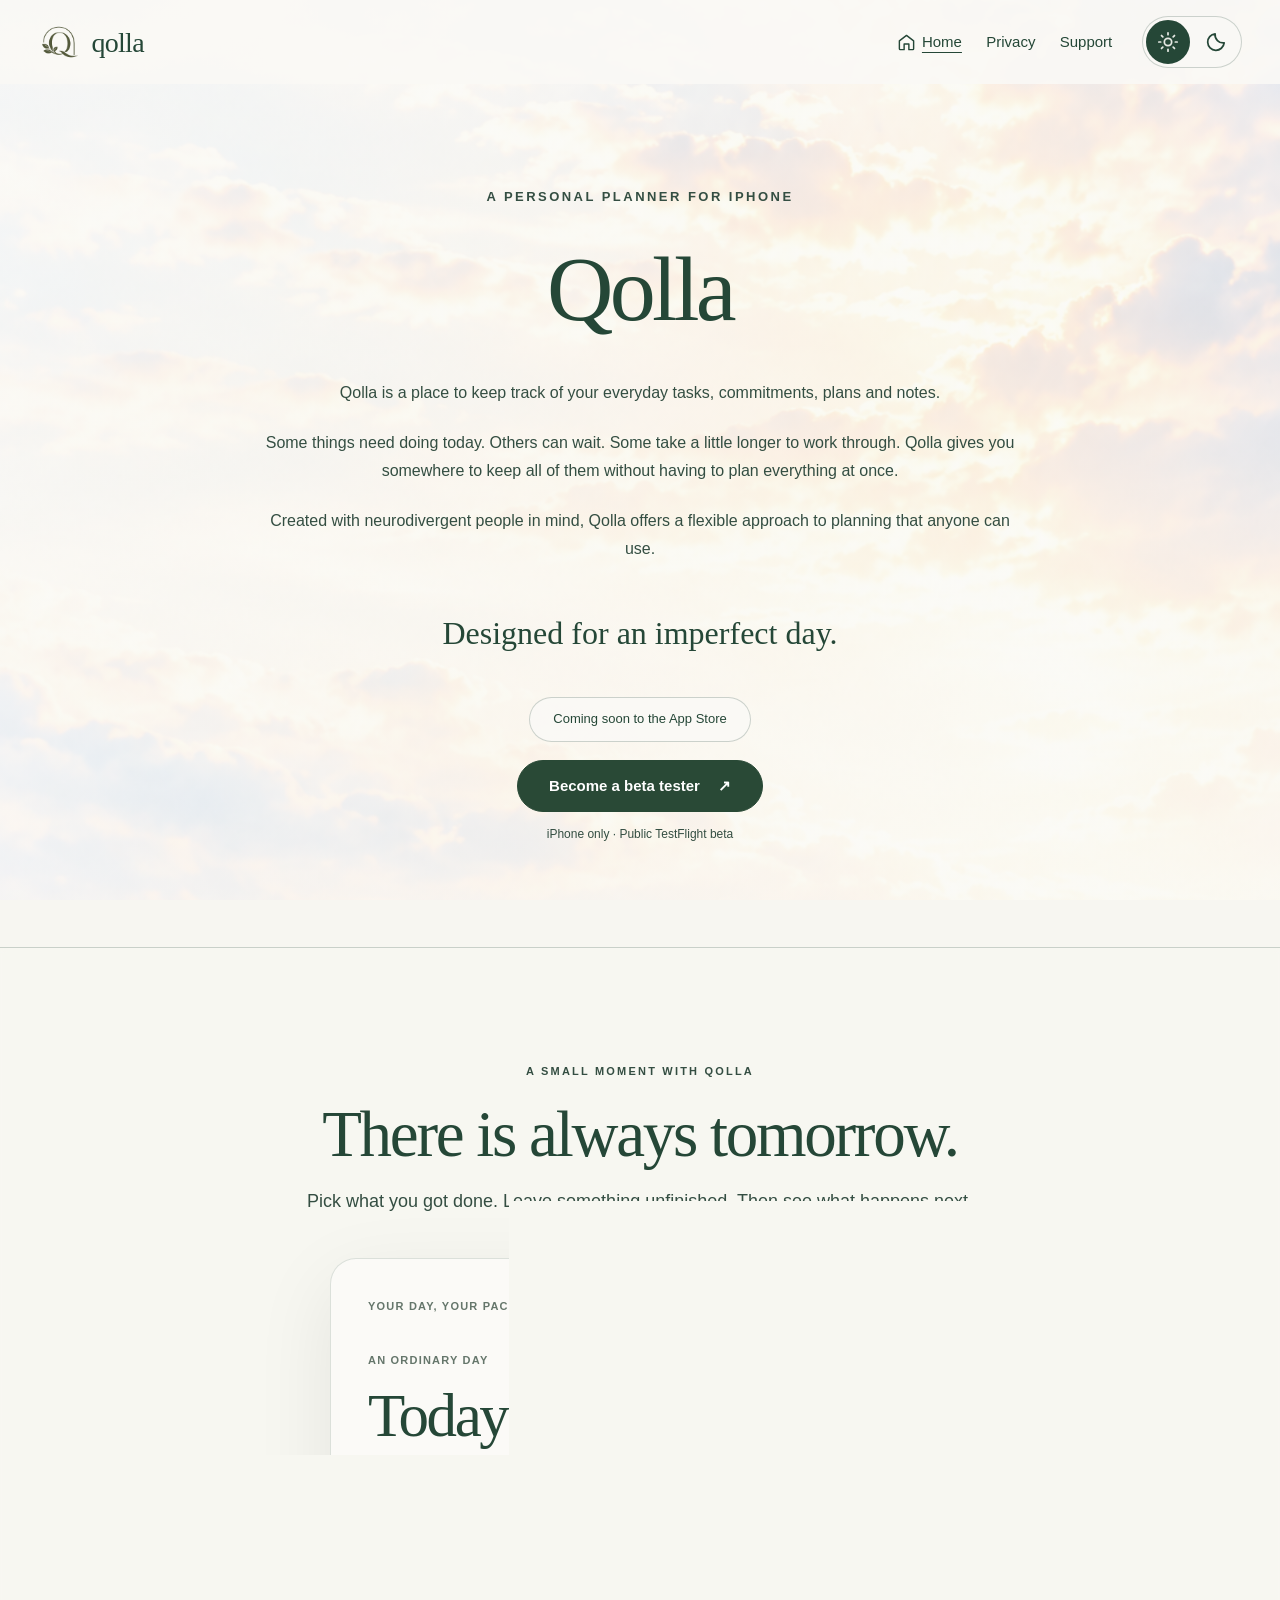
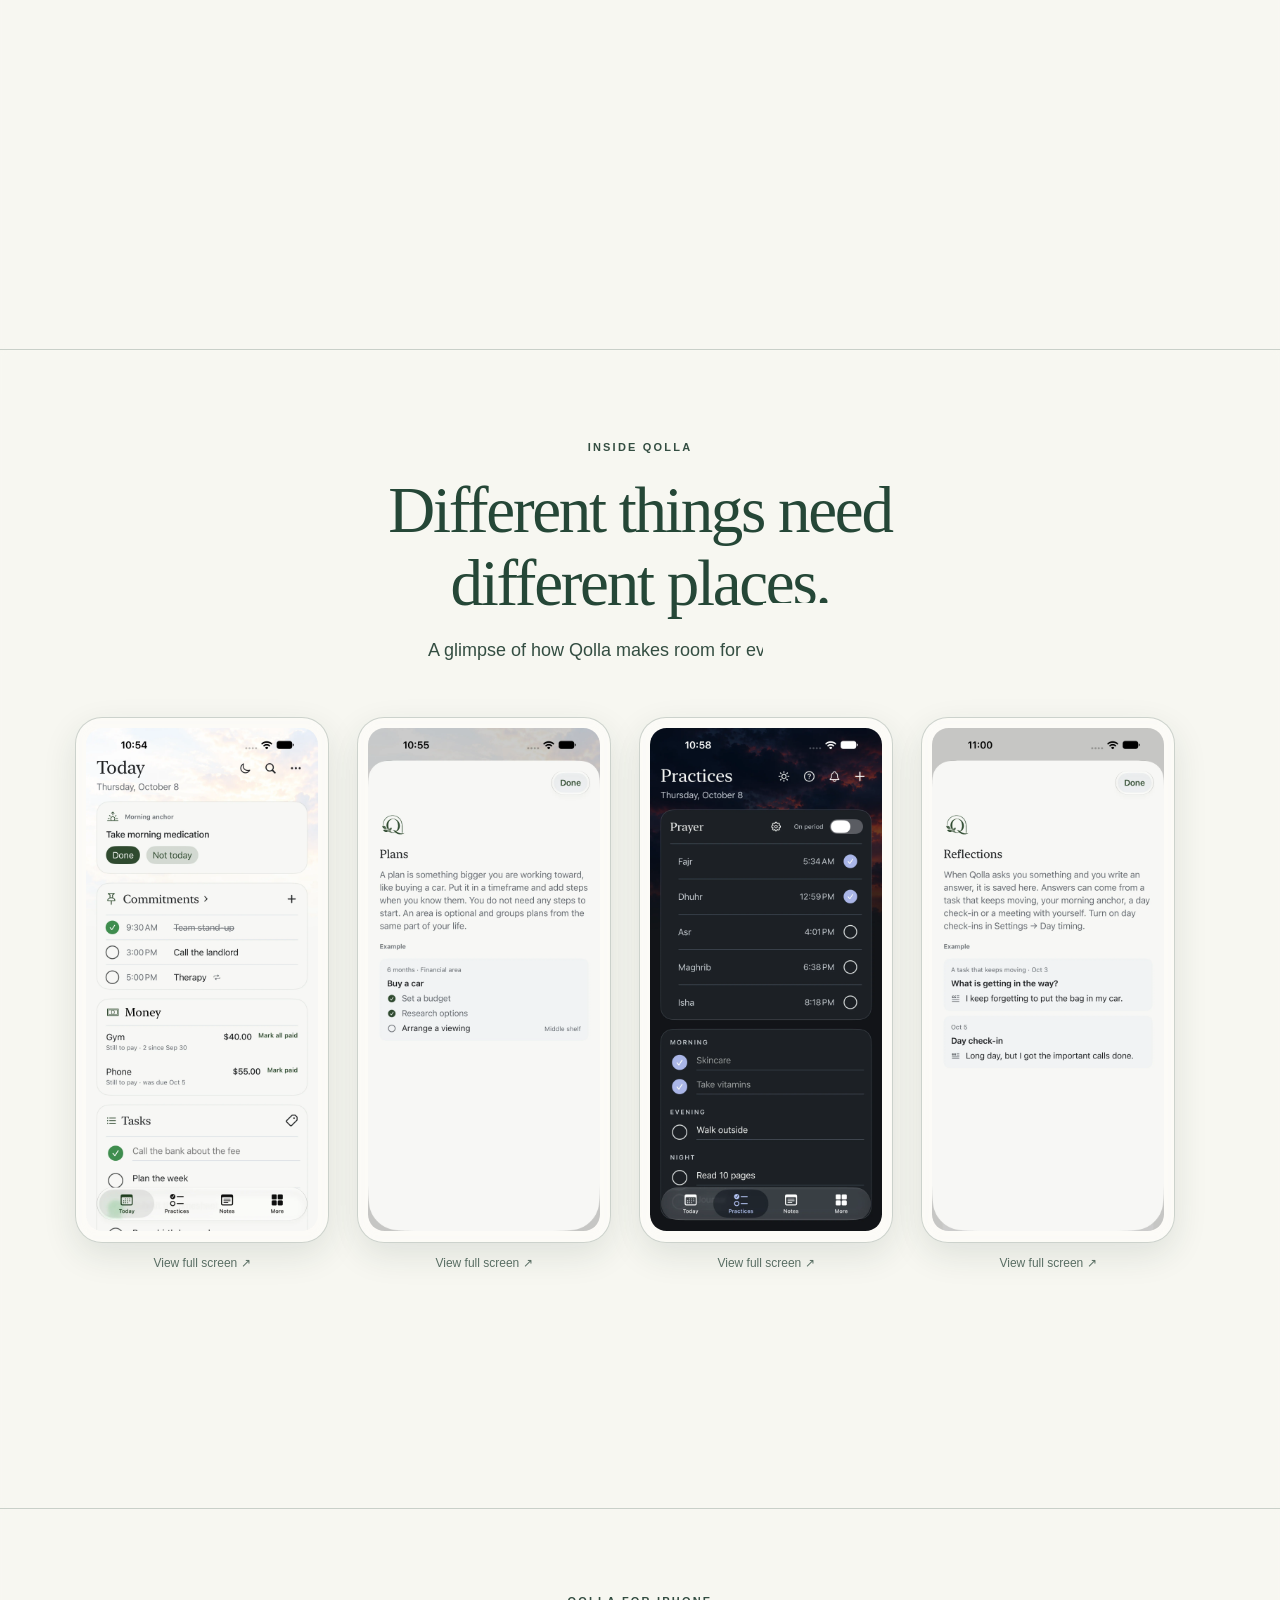
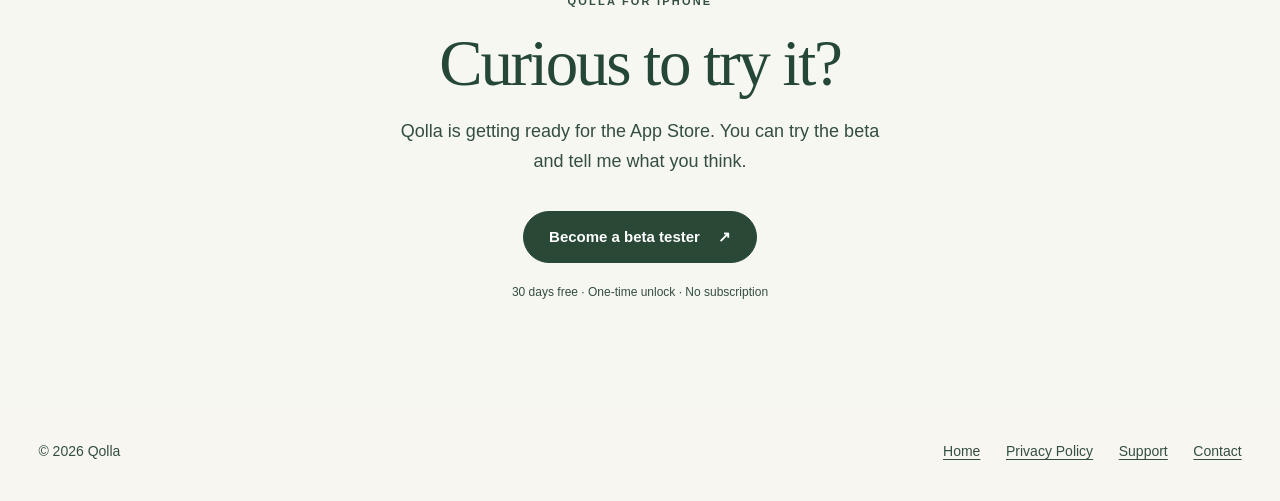
==== commit 97f7cff6: "Add mobile-specific styles and scripts to index.html" ====
--- a/index.html
+++ b/index.html
@@ -14,6 +14,9 @@
 <link rel="stylesheet" href="./experience.css">
 <script src="./experience.js" defer></script>
 <script src="./gallery.js" defer></script>
+
+<link rel="stylesheet" href="./qolla-mobile-only.css">
+<script src="./qolla-mobile-carousel.js" defer></script>
 </head>
 <body>
 <a class="skip" href="#main">Skip to main content</a>
@@ -68,4 +71,4 @@
 <dialog class="qolla-image-dialog" aria-label="Qolla screenshot" data-shot-dialog><div class="qolla-image-dialog-inner"><button type="button" class="qolla-dialog-close" data-dialog-close aria-label="Close screenshot">Close ✕</button><img alt="" data-dialog-image></div></dialog>
 <section class="invitation" aria-labelledby="invitation-heading"><span class="section-kicker">QOLLA FOR IPHONE</span><h2 id="invitation-heading">Curious to try it?</h2><p>Qolla is getting ready for the App Store. You can try the beta and tell me what you think.</p><a class="q-button beta-link" href="https://testflight.apple.com/join/qzBd8jVd" target="_blank" rel="noopener noreferrer" data-beta-link>Become a beta tester <span aria-hidden="true">↗</span></a><p class="invitation-small">30 days free · One-time unlock · No subscription</p></section>
 <footer class="site-footer"><div class="container footer-inner"><span>&copy; 2026 Qolla</span><div class="footer-links"><a href="./">Home</a><a href="./privacy/">Privacy Policy</a><a href="./support/">Support</a><a href="./support/#contact">Contact</a></div></div></footer>
-</body></html>+</body></html>
--- a/styles.css
+++ b/styles.css
@@ -207,3 +207,66 @@
     justify-self: end;
   }
 }
+
+
+/* Qolla mobile refinement — intentionally restricted to phone sizes.
+   Desktop and tablet presentation remain unchanged. */
+@media (max-width: 600px) {
+  html, body { max-width: 100%; overflow-x: clip; }
+  .site-header .site-nav {
+    display: flex;
+    flex-direction: column;
+    align-items: stretch;
+    gap: 7px;
+    min-height: 0;
+    padding: 10px 17px 12px;
+  }
+  .site-nav .brand { gap: 7px; align-self: flex-start; min-height: 39px; }
+  .site-nav .brand img { width: 36px; height: 36px; }
+  .site-nav .brand span { font-size: 25px; line-height: 1.15; }
+  .site-header .nav-actions {
+    display: grid;
+    grid-template-columns: max-content max-content max-content minmax(0, 1fr);
+    width: 100%;
+    gap: clamp(8px, 2.4vw, 16px);
+    align-items: center;
+    justify-content: stretch;
+  }
+  .site-header .nav-actions a {
+    font-size: clamp(13px, 3.55vw, 15px);
+    font-weight: 500;
+    min-height: 42px;
+    display: inline-flex;
+    align-items: center;
+    white-space: nowrap;
+  }
+  .site-header .nav-actions .home-link { gap: 4px; }
+  .site-header .nav-actions .home-link svg { width: 16px; height: 16px; }
+  .site-header .nav-actions .theme-switch { justify-self: end; margin: 0; gap: 1px; padding: 2px; }
+  .site-header .theme-option { width: 38px; height: 40px; min-height: 40px; }
+  .site-header .theme-option svg { width: 20px; height: 20px; }
+  .hero {
+    max-width: 540px;
+    margin: 0 auto;
+    padding: 42px 21px 64px;
+    text-align: center;
+  }
+  .hero .eyebrow { font-size: 10.5px; line-height: 1.6; letter-spacing: .15em; }
+  .hero h1 { font-size: clamp(52px, 14vw, 70px); margin: 18px 0 22px; }
+  .hero .description { max-width: 480px; font-size: 15.5px; line-height: 1.62; font-weight: 400; }
+  .hero .description p { margin: 0 0 16px; }
+  .hero .tagline { margin-top: 30px; font-size: clamp(23px, 6vw, 28px); }
+  .hero .status { margin-top: 25px; }
+  .hero-beta { margin-top: 14px; }
+  .hero-beta .q-button { min-width: 0; width: min(100%, 270px); }
+  .site-footer { padding: 25px 0 28px; }
+  .site-footer .footer-inner { padding-inline: 21px; gap: 11px; }
+  .site-footer .footer-links { gap: 10px 19px; }
+}
+@media (max-width: 355px) {
+  .site-header .site-nav { padding-inline: 15px; gap: 4px; }
+  .site-header .nav-actions { grid-template-columns: repeat(3, max-content); column-gap: 17px; row-gap: 2px; }
+  .site-header .nav-actions a { font-size: 14px; }
+  .site-header .nav-actions .theme-switch { grid-column: 1 / -1; justify-self: end; }
+  .hero { padding: 35px 17px 56px; }
+}
--- a/experience.css
+++ b/experience.css
@@ -149,40 +149,22 @@
 .hero-beta .q-button{min-height:48px;}
 @media(max-width:480px){.hero-beta .q-button,.invitation .q-button{max-width:100%;min-height:52px}.hero-beta{margin-top:23px}}
 
-/* Qolla: seamless full-page transitions. Keep intentional card and control borders. */
-.experience-section,
-.glimpse-section,
-.invitation {
-  border-top: 0;
-  border-bottom: 0;
-  -webkit-backdrop-filter: none;
-  backdrop-filter: none;
+
+/* Compact, genuinely phone-sized content without affecting desktop. */
+@media (max-width: 600px) {
+  .experience-section { padding: 60px 17px 52px; }
+  .experience-intro h2, .glimpse-heading h2, .invitation h2 {
+    font-size: clamp(34px, 9.2vw, 44px);
+    line-height: 1.16;
+    margin: 13px 0 12px;
+  }
+  .experience-intro p, .glimpse-heading p, .invitation p { font-size: 15px; line-height: 1.55; }
+  .moment { margin-top: 26px; padding: 21px; }
+  .moment-head { margin: 22px 0 19px; }
+  .moment-head h3 { font-size: 46px; }
+  .moment-task { min-height: 58px; padding: 11px 13px; gap: 12px; }
+  .moment-task .moment-check { width: 26px; height: 26px; }
+  .glimpse-section { padding: 63px 17px 69px; }
+  .invitation { padding: 62px 21px 72px; }
+  .invitation .q-button { width: min(100%, 300px); }
 }
-
-
-/* Shared visual rhythm: content widths and section spacings. */
-.experience-section{padding-top:clamp(68px,7vw,102px);padding-bottom:clamp(55px,6vw,78px)}
-.experience-intro,.glimpse-heading{max-width:850px;padding-inline:8px}
-.experience-intro p,.glimpse-heading p{max-width:690px;margin-inline:auto}
-.moment{max-width:700px}
-.glimpse-inner{max-width:1320px;margin-inline:auto}
-.glimpse-gallery{max-width:1180px;margin-inline:auto;gap:clamp(16px,2.8vw,35px)}
-.invitation{padding:clamp(67px,6.5vw,92px) clamp(20px,4vw,50px) clamp(72px,6.5vw,95px);max-width:none}
-.invitation h2,.invitation>p,.invitation>.section-kicker{max-width:760px;margin-left:auto;margin-right:auto}
-.invitation>p{max-width:620px}
-.invitation .q-button{min-width:min(100%,265px)}
-@media(max-width:820px){
- .experience-intro,.glimpse-heading{max-width:680px}
- .moment{max-width:620px}
- .glimpse-gallery{max-width:610px}
- .invitation{padding-inline:clamp(19px,5vw,40px)}
-}
-@media(max-width:480px){
- .experience-section{padding:64px 18px 68px}
- .experience-intro,.glimpse-heading{padding-inline:0}
- .moment{max-width:100%;margin-top:28px}
- .glimpse-section{padding:68px 18px 74px}
- .glimpse-gallery{max-width:335px}
- .invitation{padding:68px 20px 76px}
- .invitation .q-button,.hero-beta .q-button{width:min(100%,330px);min-height:52px}
-}
--- a/qolla-mobile-only.css
+++ b/qolla-mobile-only.css
@@ -0,0 +1,91 @@
+/* Qolla mobile-only enhancements. Load AFTER styles.css and experience.css. */
+@media screen and (max-width: 767px) {
+  /* Concept B: wordmark above; compact toggle left and links right. */
+  .site-header .site-nav {
+    display: flex;
+    flex-direction: column;
+    align-items: stretch;
+    width: 100%;
+    gap: 7px;
+    padding: 11px 16px 12px;
+    min-height: 0;
+  }
+  .site-header .site-nav .brand {
+    align-self: flex-start;
+    min-height: 36px;
+    gap: 7px;
+  }
+  .site-header .site-nav .brand img { width: 34px; height: 34px; }
+  .site-header .site-nav .brand span { font-size: 24px; }
+  .site-header .nav-actions {
+    display: grid;
+    width: 100%;
+    grid-template-columns: minmax(83px, 1fr) repeat(3, max-content);
+    column-gap: clamp(9px, 2.6vw, 16px);
+    align-items: center;
+    justify-content: initial;
+    min-width: 0;
+  }
+  .site-header .nav-actions > .theme-switch {
+    grid-column: 1;
+    grid-row: 1;
+    justify-self: start;
+    margin: 0;
+    padding: 2px;
+    gap: 1px;
+  }
+  .site-header .nav-actions > a { grid-row: 1; white-space: nowrap; font-size: clamp(13px, 3.5vw, 15px); min-height: 44px; display: inline-flex; align-items: center; }
+  .site-header .nav-actions > a:nth-child(1) { grid-column: 2; }
+  .site-header .nav-actions > a:nth-child(2) { grid-column: 3; }
+  .site-header .nav-actions > a:nth-child(3) { grid-column: 4; }
+  .site-header .theme-option { width: 39px; height: 40px; min-height: 40px; }
+  .site-header .theme-option svg { width: 19px; height: 19px; }
+  /* Ultra-small phones: the nav links form a neat right-aligned row. */
+}
+@media screen and (max-width: 355px) {
+    .site-header .site-nav { padding-inline: 12px; }
+    .site-header .nav-actions { column-gap: 7px; grid-template-columns: minmax(79px, 1fr) repeat(3, max-content); }
+    .site-header .nav-actions > a { font-size: 12px; }
+    .site-header .theme-option { width: 36px; height: 40px; }
+    .site-header .nav-actions .home-link svg { display: none; }
+  }
+@media screen and (max-width: 767px) {
+  /* Only remove outer section dividers, never card borders. */
+  .experience-section, .glimpse-section, .invitation, .site-footer { border-top: none !important; }
+  .glimpse-section { padding-top: 64px; padding-bottom: 65px; }
+  .glimpse-gallery {
+    display: flex !important;
+    grid-template-columns: none !important;
+    width: 100%;
+    max-width: 100% !important;
+    margin: 29px auto 0;
+    gap: 0 !important;
+    overflow-x: auto;
+    overscroll-behavior-x: contain;
+    scroll-snap-type: x mandatory;
+    scroll-padding-inline: 0;
+    scrollbar-width: none;
+    -webkit-overflow-scrolling: touch;
+  }
+  .glimpse-gallery::-webkit-scrollbar { display: none; }
+  .glimpse-gallery > .glimpse-shot {
+    flex: 0 0 100%;
+    width: 100%;
+    max-width: none;
+    scroll-snap-align: start;
+    scroll-snap-stop: always;
+    margin: 0;
+    padding: 0 clamp(2px, 2vw, 12px);
+    box-sizing: border-box;
+  }
+  .glimpse-gallery .screenshot-frame { max-width: 320px; margin-inline: auto; }
+  .glimpse-gallery .glimpse-shot figcaption { max-width: 330px; margin-inline: auto; }
+  .qolla-mobile-gallery-nav { display: flex; justify-content: space-between; align-items: center; gap: 10px; max-width: 360px; margin: 22px auto 0; }
+  .qolla-mobile-gallery-nav button { border: 1px solid var(--line); background: var(--control); color: var(--ink); border-radius: 999px; min-width: 82px; min-height: 44px; padding: 9px 15px; font: inherit; cursor: pointer; }
+  .qolla-mobile-gallery-nav button:disabled { opacity: .4; cursor: not-allowed; }
+  .qolla-mobile-gallery-nav button:focus-visible { outline: 3px solid var(--focus); outline-offset: 3px; }
+  .qolla-mobile-gallery-count { font-size: 13px; color: var(--body); white-space: nowrap; }
+  .glimpse-hint { margin-top: 16px; }
+}
+@media screen and (min-width: 768px) { .qolla-mobile-gallery-nav { display: none !important; } }
+@media (prefers-reduced-motion: reduce) { .glimpse-gallery { scroll-behavior: auto !important; } }
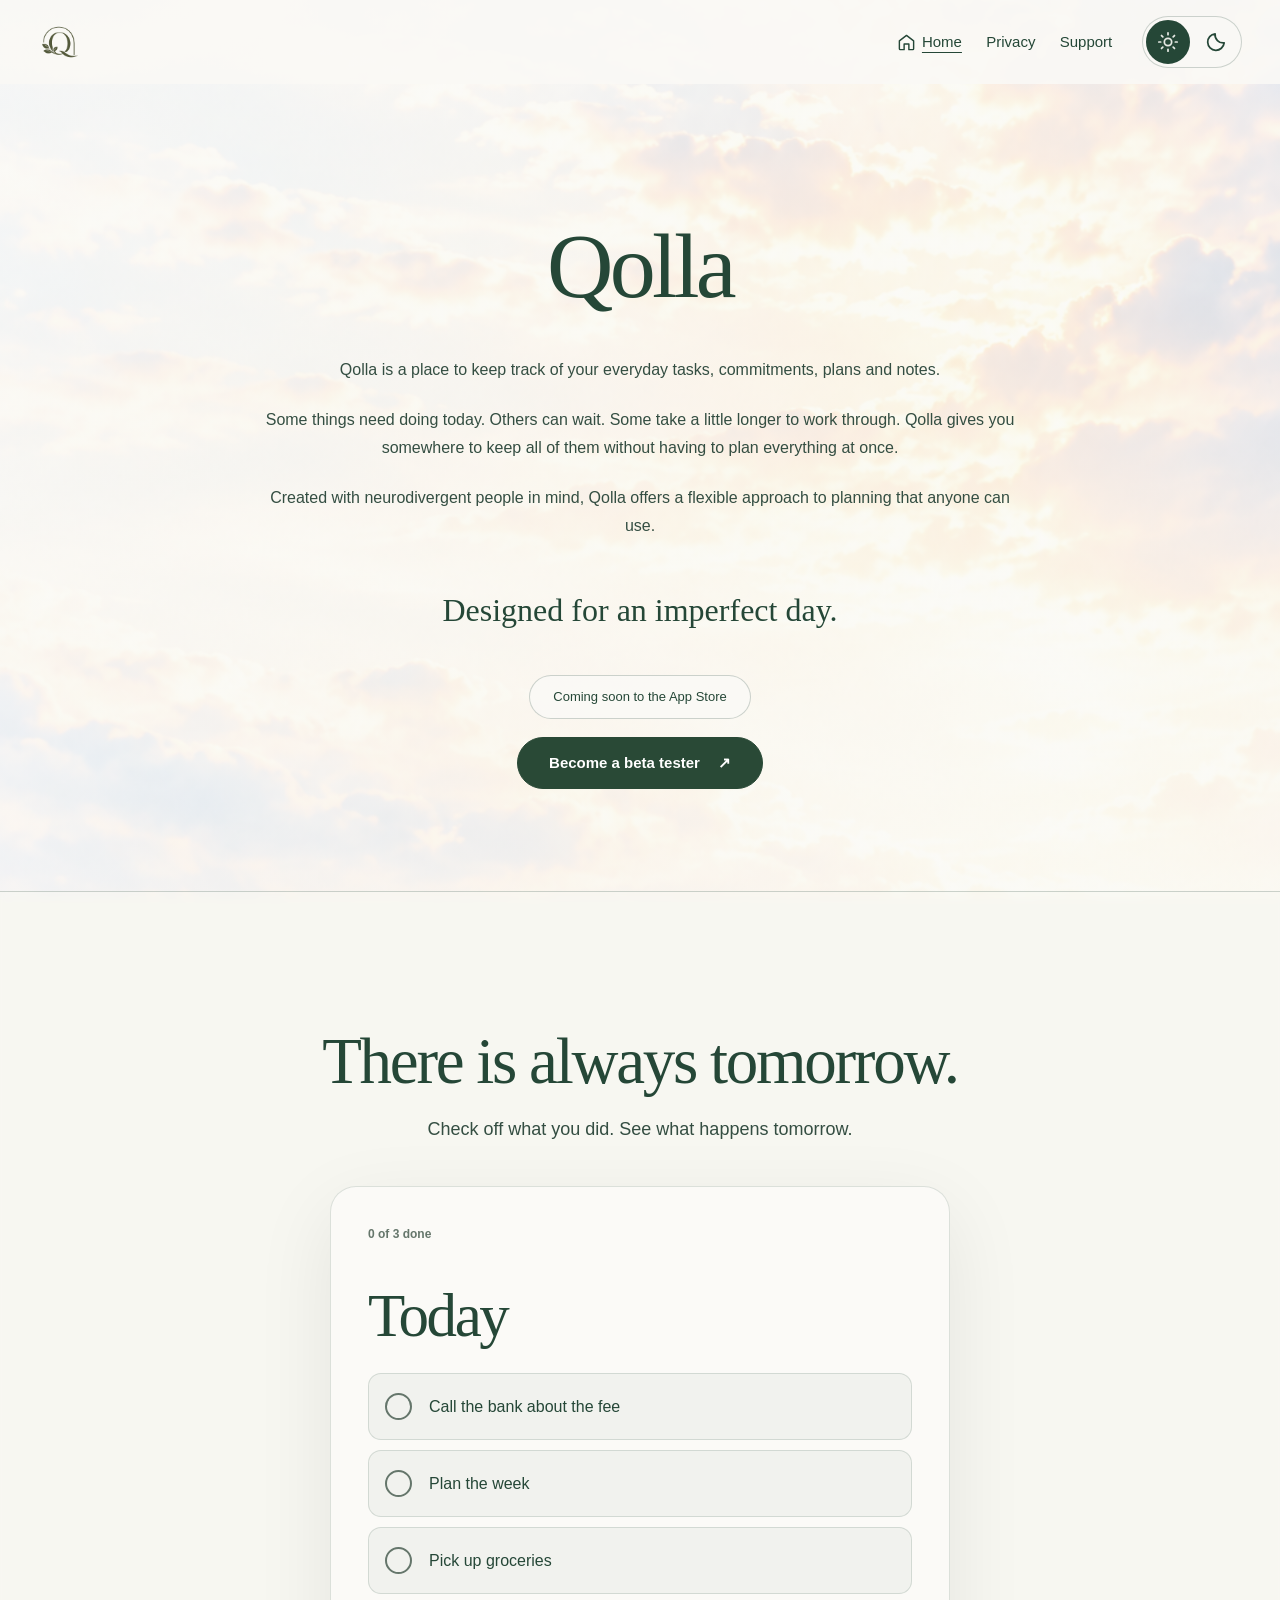
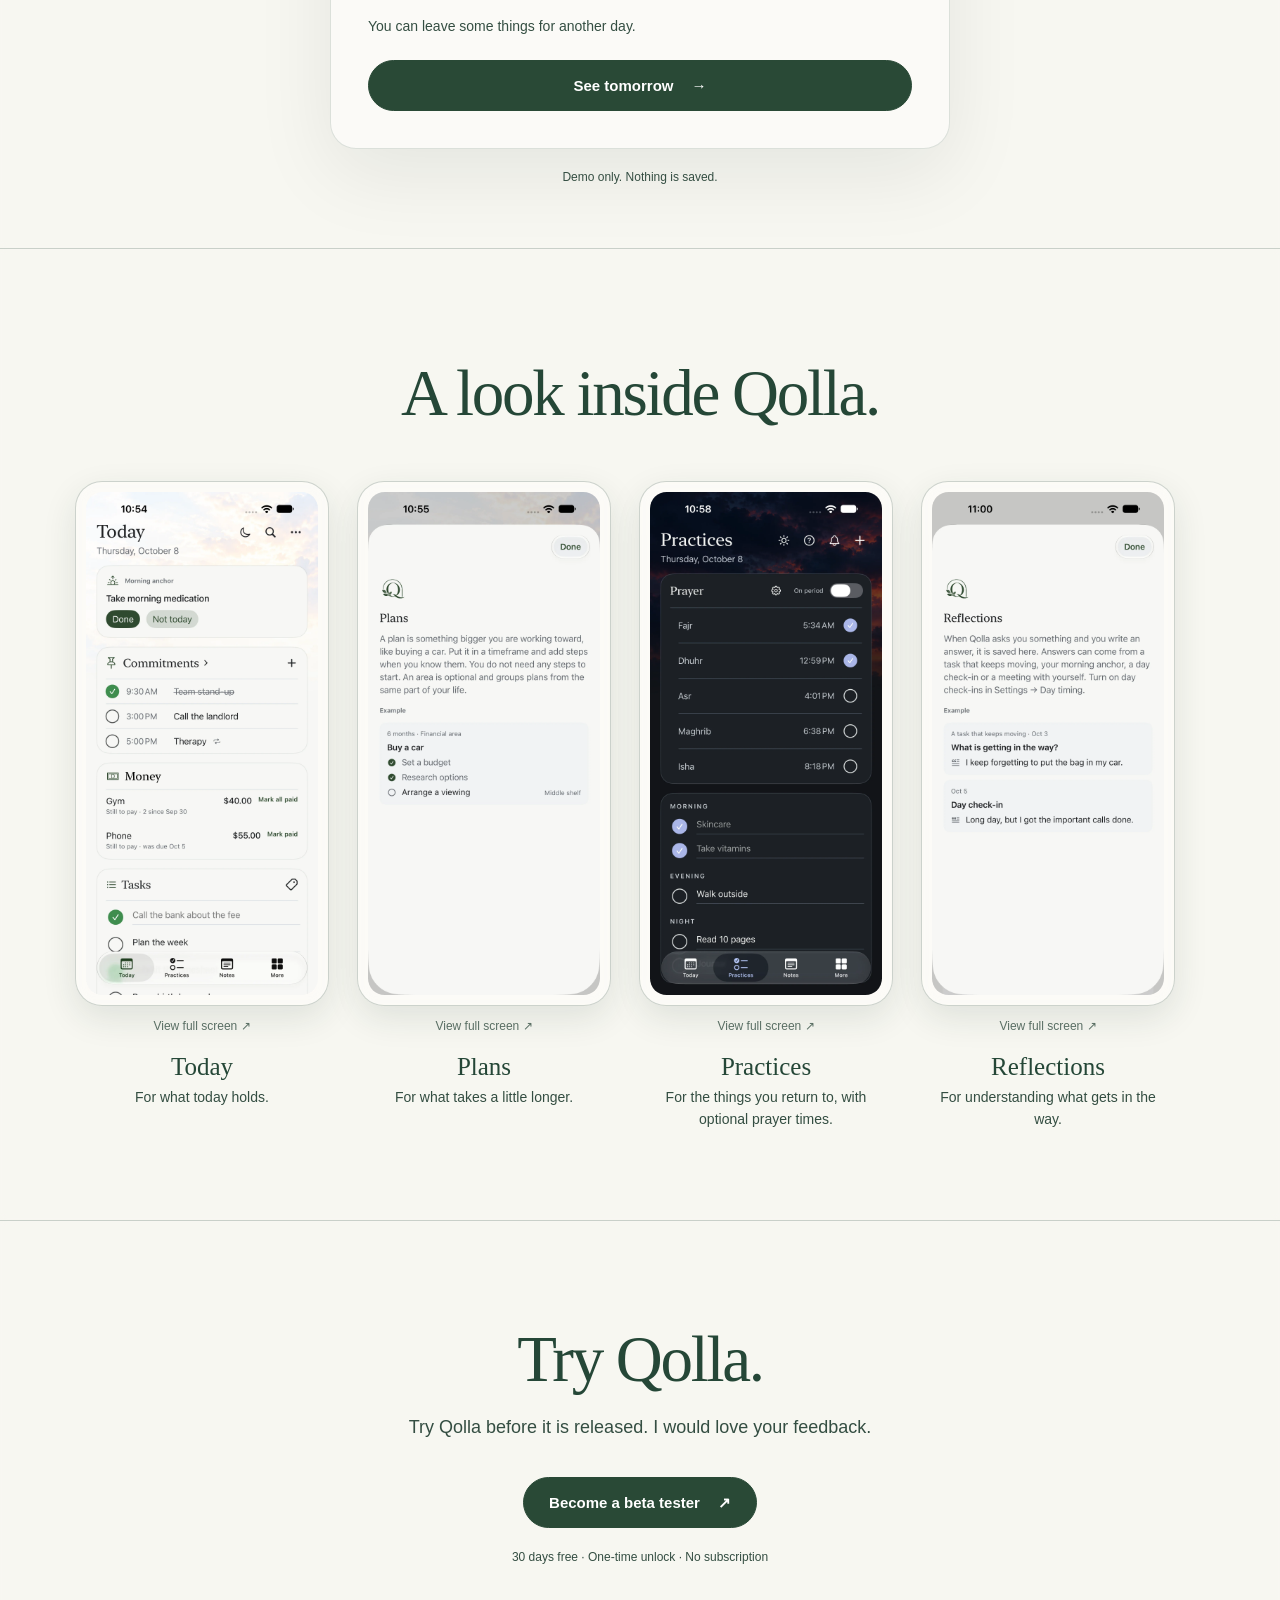
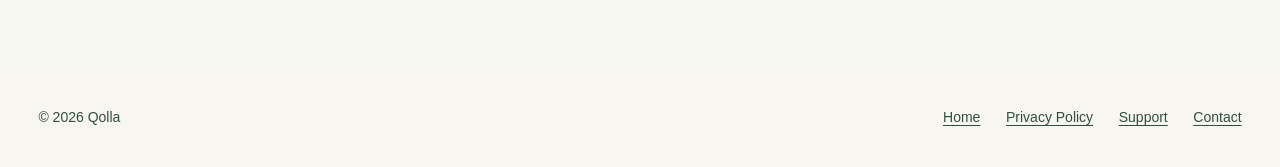
==== commit d19f1afa: "Add files via upload" ====
--- a/index.html
+++ b/index.html
@@ -14,7 +14,6 @@
 <link rel="stylesheet" href="./experience.css">
 <script src="./experience.js" defer></script>
 <script src="./gallery.js" defer></script>
-
 <link rel="stylesheet" href="./qolla-mobile-only.css">
 <script src="./qolla-mobile-carousel.js" defer></script>
 </head>
@@ -27,20 +26,20 @@
 <button type="button" class="theme-option" data-theme-option="night" aria-label="Night mode" aria-pressed="false" title="Night mode"><svg viewBox="0 0 24 24" width="22" height="22" fill="none" stroke="currentColor" stroke-width="1.9" stroke-linecap="round" stroke-linejoin="round" aria-hidden="true" focusable="false"><path d="M20.9 13A9 9 0 0 1 11 3.1 9 9 0 1 0 20.9 13Z"/></svg></button>
 </div></div>
 </nav></header>
-<main id="main" class="hero"><div class="eyebrow">A personal planner for iPhone</div><h1>Qolla</h1>
+<main id="main" class="hero"><h1>Qolla</h1>
 <div class="description"><p>Qolla is a place to keep track of your everyday tasks, commitments, plans and notes.</p>
 <p>Some things need doing today. Others can wait. Some take a little longer to work through. Qolla gives you somewhere to keep all of them without having to plan everything at once.</p>
 <p>Created with neurodivergent people in mind, Qolla offers a flexible approach to planning that anyone can use.</p></div>
-<p class="tagline">Designed for an imperfect day.</p><span class="status">Coming soon to the App Store</span><div class="hero-beta"><a class="q-button beta-link" href="https://testflight.apple.com/join/qzBd8jVd" target="_blank" rel="noopener noreferrer" data-beta-link>Become a beta tester <span aria-hidden="true">↗</span></a><p class="beta-footnote">iPhone only · Public TestFlight beta</p></div></main>
+<p class="tagline">Designed for an imperfect day.</p><span class="status">Coming soon to the App Store</span><div class="hero-beta"><a class="q-button beta-link" href="https://testflight.apple.com/join/qzBd8jVd" target="_blank" rel="noopener noreferrer" data-beta-link>Become a beta tester <span aria-hidden="true">↗</span></a></div></main>
 <section class="experience-section" id="experience" aria-labelledby="experience-title">
   <div class="experience-intro">
-    <span class="section-kicker">A SMALL MOMENT WITH QOLLA</span>
+    
     <h2 id="experience-title">There is always tomorrow.</h2>
-    <p>Pick what you got done. Leave something unfinished. Then see what happens next.</p>
+    <p>Check off what you did. See what happens tomorrow.</p>
   </div>
   <div class="moment" data-moment>
-    <div class="moment-top"><span class="moment-overline">YOUR DAY, YOUR PACE</span><span class="moment-count" data-count aria-live="polite">0 of 3 done</span></div>
-    <div class="moment-head"><div><span class="moment-small" data-date-label>AN ORDINARY DAY</span><h3 data-day-title>Today</h3></div></div>
+    <div class="moment-top"><span class="moment-count" data-count aria-live="polite">0 of 3 done</span></div>
+    <div class="moment-head"><div><span class="moment-small" data-date-label style="display:none" aria-hidden="true">AN ORDINARY DAY</span><h3 data-day-title>Today</h3></div></div>
     <div class="moment-items" data-task-list aria-label="Example everyday tasks">
       <label class="moment-task"><input type="checkbox" data-task="0"><span class="moment-check" aria-hidden="true"></span><span>Call the bank about the fee</span></label>
       <label class="moment-task"><input type="checkbox" data-task="1"><span class="moment-check" aria-hidden="true"></span><span>Plan the week</span></label>
@@ -56,19 +55,19 @@
       <div class="moment-reflect" data-reflect hidden><p>Sometimes a task needs more than another reminder.</p><blockquote>What is getting in the way?</blockquote><p>Qolla can help you reflect on a task that keeps moving, when you choose.</p></div>
     </div>
   </div>
-  <p class="experience-disclaimer">A small, interactive example. It does not access or save your Qolla information.</p>
+  <p class="experience-disclaimer">Demo only. Nothing is saved.</p>
 </section>
 <section class="glimpse-section" aria-labelledby="glimpse-heading"><div class="glimpse-inner">
-  <div class="glimpse-heading"><span class="section-kicker">INSIDE QOLLA</span><h2 id="glimpse-heading">Different things need different places.</h2><p>A glimpse of how Qolla makes room for everyday life.</p></div>
+  <div class="glimpse-heading"><h2 id="glimpse-heading">A look inside Qolla.</h2></div>
   <div class="glimpse-gallery">
     <figure class="glimpse-shot"><button type="button" class="shot-open" data-fullscreen-shot aria-label="Enlarge Today screenshot"><span class="screenshot-frame"><img src="./qolla-today.webp" alt="Qolla Today screen in Day mode with the Morning anchor, Commitments, Money and Tasks." width="1320" height="2868" loading="lazy" decoding="async"></span><span class="shot-zoom" aria-hidden="true">View full screen ↗</span></button><figcaption><strong>Today</strong><span>For what today holds.</span></figcaption></figure>
     <figure class="glimpse-shot"><button type="button" class="shot-open" data-fullscreen-shot aria-label="Enlarge Plans screenshot"><span class="screenshot-frame"><img src="./qolla-plans-explainer.webp" alt="The Qolla Plans explanation showing the Buy a car example, steps and Middle Shelf." width="1320" height="2868" loading="lazy" decoding="async"></span><span class="shot-zoom" aria-hidden="true">View full screen ↗</span></button><figcaption><strong>Plans</strong><span>For what takes a little longer.</span></figcaption></figure>
     <figure class="glimpse-shot"><button type="button" class="shot-open" data-fullscreen-shot aria-label="Enlarge Practices screenshot"><span class="screenshot-frame"><img src="./qolla-practices.webp" alt="Qolla Practices in Night mode showing optional Islamic prayer times and morning, evening and night practices." width="1320" height="2868" loading="lazy" decoding="async"></span><span class="shot-zoom" aria-hidden="true">View full screen ↗</span></button><figcaption><strong>Practices</strong><span>For the things you return to, with optional prayer times.</span></figcaption></figure>
     <figure class="glimpse-shot"><button type="button" class="shot-open" data-fullscreen-shot aria-label="Enlarge Reflections screenshot"><span class="screenshot-frame"><img src="./qolla-reflections-explainer.webp" alt="The Qolla Reflections explanation showing a task that keeps moving and a day check-in." width="1320" height="2868" loading="lazy" decoding="async"></span><span class="shot-zoom" aria-hidden="true">View full screen ↗</span></button><figcaption><strong>Reflections</strong><span>For understanding what gets in the way.</span></figcaption></figure>
   </div>
-  <p class="glimpse-hint">Tap a screen to take a closer look.</p>
+  
 </div></section>
 <dialog class="qolla-image-dialog" aria-label="Qolla screenshot" data-shot-dialog><div class="qolla-image-dialog-inner"><button type="button" class="qolla-dialog-close" data-dialog-close aria-label="Close screenshot">Close ✕</button><img alt="" data-dialog-image></div></dialog>
-<section class="invitation" aria-labelledby="invitation-heading"><span class="section-kicker">QOLLA FOR IPHONE</span><h2 id="invitation-heading">Curious to try it?</h2><p>Qolla is getting ready for the App Store. You can try the beta and tell me what you think.</p><a class="q-button beta-link" href="https://testflight.apple.com/join/qzBd8jVd" target="_blank" rel="noopener noreferrer" data-beta-link>Become a beta tester <span aria-hidden="true">↗</span></a><p class="invitation-small">30 days free · One-time unlock · No subscription</p></section>
+<section class="invitation" aria-labelledby="invitation-heading"><h2 id="invitation-heading">Try Qolla.</h2><p>Try Qolla before it is released. I would love your feedback.</p><a class="q-button beta-link" href="https://testflight.apple.com/join/qzBd8jVd" target="_blank" rel="noopener noreferrer" data-beta-link>Become a beta tester <span aria-hidden="true">↗</span></a><p class="invitation-small">30 days free · One-time unlock · No subscription</p></section>
 <footer class="site-footer"><div class="container footer-inner"><span>&copy; 2026 Qolla</span><div class="footer-links"><a href="./">Home</a><a href="./privacy/">Privacy Policy</a><a href="./support/">Support</a><a href="./support/#contact">Contact</a></div></div></footer>
-</body></html>
+</body></html>
--- a/styles.css
+++ b/styles.css
@@ -270,3 +270,8 @@
   .site-header .nav-actions .theme-switch { grid-column: 1 / -1; justify-self: end; }
   .hero { padding: 35px 17px 56px; }
 }
+
+/* Header refinement: icon-only Qolla brand on every display.
+   The linked brand retains its aria-label="Qolla home". */
+.site-header .brand span { display:none !important; }
+.site-header .brand { gap:0; }
--- a/qolla-mobile-only.css
+++ b/qolla-mobile-only.css
@@ -1,91 +1,126 @@
-/* Qolla mobile-only enhancements. Load AFTER styles.css and experience.css. */
-@media screen and (max-width: 767px) {
-  /* Concept B: wordmark above; compact toggle left and links right. */
+/* Qolla mobile-only refinement, October 2026.
+   Loads after styles.css / experience.css and does not affect widths >=768px. */
+@media (max-width:767px) {
+  /* Compact header: logo left, a single change-theme icon right; links on second row. */
   .site-header .site-nav {
-    display: flex;
-    flex-direction: column;
-    align-items: stretch;
-    width: 100%;
-    gap: 7px;
-    padding: 11px 16px 12px;
-    min-height: 0;
+    position:relative; display:flex; flex-direction:column; align-items:stretch;
+    gap:3px; min-height:0; width:100%;
+    padding:10px 20px 9px;
   }
-  .site-header .site-nav .brand {
-    align-self: flex-start;
-    min-height: 36px;
-    gap: 7px;
+  .site-header .brand { align-self:flex-start; min-height:46px; gap:7px; }
+  .site-header .brand img { width:36px; height:36px; }
+  .site-header .brand span { font-size:25px; line-height:1.1; }
+  .site-header .nav-actions {
+    display:flex; flex-direction:row; flex-wrap:nowrap; align-items:center;
+    justify-content:flex-end; width:100%; min-width:0;
+    gap:clamp(14px,4vw,23px); padding:0 7px 0 0;
+    margin:0;
   }
-  .site-header .site-nav .brand img { width: 34px; height: 34px; }
-  .site-header .site-nav .brand span { font-size: 24px; }
-  .site-header .nav-actions {
-    display: grid;
-    width: 100%;
-    grid-template-columns: minmax(83px, 1fr) repeat(3, max-content);
-    column-gap: clamp(9px, 2.6vw, 16px);
-    align-items: center;
-    justify-content: initial;
-    min-width: 0;
+  .site-header .nav-actions > a {
+    display:inline-flex; align-items:center; flex:none; white-space:nowrap;
+    min-height:42px; font-size:clamp(13px,3.6vw,15px); line-height:1.2;
   }
+  .site-header .nav-actions .home-link { gap:4px; }
+  .site-header .nav-actions .home-link svg { width:16px; height:16px; }
   .site-header .nav-actions > .theme-switch {
-    grid-column: 1;
-    grid-row: 1;
-    justify-self: start;
-    margin: 0;
-    padding: 2px;
-    gap: 1px;
+    position:absolute; top:10px; right:22px; left:auto;
+    display:flex; justify-content:center; align-items:center;
+    width:45px; height:45px; min-width:45px; padding:0; margin:0;
+    border:1px solid var(--line); background:var(--control);
+    border-radius:50%;
   }
-  .site-header .nav-actions > a { grid-row: 1; white-space: nowrap; font-size: clamp(13px, 3.5vw, 15px); min-height: 44px; display: inline-flex; align-items: center; }
-  .site-header .nav-actions > a:nth-child(1) { grid-column: 2; }
-  .site-header .nav-actions > a:nth-child(2) { grid-column: 3; }
-  .site-header .nav-actions > a:nth-child(3) { grid-column: 4; }
-  .site-header .theme-option { width: 39px; height: 40px; min-height: 40px; }
-  .site-header .theme-option svg { width: 19px; height: 19px; }
-  /* Ultra-small phones: the nav links form a neat right-aligned row. */
+  /* Show only the alternative theme option, not an active/inactive two-icon switch. */
+  .site-header .theme-option { width:43px; height:43px; min-height:43px; border:0; border-radius:50%; }
+  .site-header .theme-option svg { width:21px; height:21px; }
+  .site-header .theme-option[aria-pressed="true"] { display:none; }
+  .site-header .theme-option[aria-pressed="false"] { display:grid; color:var(--ink); background:transparent; }
+  .site-header .theme-option:focus-visible { outline:3px solid var(--focus); outline-offset:3px; }
+  /* Safer narrow-phone link layout with a little room on the right edge. */
+  @media (max-width:355px) {
+    .site-header .site-nav { padding-inline:13px; }
+    .site-header .nav-actions { gap:11px; padding-right:5px; }
+    .site-header .nav-actions > a { font-size:12.5px; }
+    .site-header .nav-actions .home-link svg { display:none; }
+    .site-header .nav-actions > .theme-switch { right:15px; }
+  }
+  /* A true indexed carousel: only one screenshot participates in layout at a time. */
+  .glimpse-gallery {
+    display:block !important; width:100%; max-width:100% !important;
+    margin:26px auto 0; overflow:visible !important;
+    scroll-snap-type:none !important;
+  }
+  .glimpse-gallery > .glimpse-shot {
+    display:none !important; width:100%; max-width:330px;
+    margin:0 auto; padding:0; box-sizing:border-box;
+  }
+  .glimpse-gallery > .glimpse-shot[data-qolla-current="true"] { display:flex !important; flex-direction:column; }
+  .glimpse-gallery .screenshot-frame {
+    display:block; width:100%; max-width:325px; margin:0 auto;
+    aspect-ratio:auto; padding:8px; overflow:hidden;
+  }
+  .glimpse-gallery .screenshot-frame img {
+    display:block; width:auto; max-width:100%; height:auto;
+    max-height:min(62svh,620px); object-fit:contain; margin:0 auto;
+  }
+  .glimpse-gallery .glimpse-shot figcaption { max-width:330px; margin:0 auto; padding-top:12px; }
+  .qolla-mobile-gallery-nav {
+    display:flex; align-items:center; justify-content:space-between;
+    gap:10px; margin:22px auto 0; max-width:345px; width:100%;
+  }
+  .qolla-mobile-gallery-nav button {
+    appearance:none; border:1px solid var(--line); border-radius:999px;
+    padding:10px 15px; min-width:86px; min-height:44px;
+    color:var(--ink); background:var(--control); font:inherit; cursor:pointer;
+  }
+  .qolla-mobile-gallery-nav button:disabled { opacity:.42; cursor:default; }
+  .qolla-mobile-gallery-nav button:focus-visible { outline:3px solid var(--focus); outline-offset:3px; }
+  .qolla-mobile-gallery-count { color:var(--body); font-size:14px; white-space:nowrap; }
+  .glimpse-hint { margin:14px auto 0; }
+  /* No full-width section dividing lines. Preserve card and control outlines. */
+  .experience-section, .glimpse-section, .invitation, .site-footer {
+    border-top:0 !important; border-bottom:0 !important;
+  }
+  /* Deliberately centred footer with copyright beneath the links. */
+  .site-footer { padding:24px 0 32px; }
+  .site-footer .footer-inner {
+    display:flex; flex-direction:column-reverse; align-items:center; justify-content:center;
+    text-align:center; width:100%; gap:17px;
+    padding-inline:clamp(18px,5vw,28px);
+  }
+  .site-footer .footer-links {
+    display:flex; flex-wrap:wrap; justify-content:center; align-items:center;
+    gap:10px clamp(14px,4vw,24px); width:100%;
+  }
+  .site-footer .footer-links a { min-height:40px; display:inline-flex; align-items:center; }
+  .site-footer .footer-inner > span { display:block; font-size:13px; opacity:.85; }
 }
-@media screen and (max-width: 355px) {
-    .site-header .site-nav { padding-inline: 12px; }
-    .site-header .nav-actions { column-gap: 7px; grid-template-columns: minmax(79px, 1fr) repeat(3, max-content); }
-    .site-header .nav-actions > a { font-size: 12px; }
-    .site-header .theme-option { width: 36px; height: 40px; }
-    .site-header .nav-actions .home-link svg { display: none; }
+@media (min-width:768px) { .qolla-mobile-gallery-nav { display:none !important; } }
+@media (prefers-reduced-motion:reduce) { .glimpse-gallery { scroll-behavior:auto !important; } }
+
+/* October 2026: half-size visual appearance control on iPhone only.
+   Keep a 44px button target for touch and VoiceOver. */
+@media (max-width:767px) {
+  .site-header .brand { min-height:44px; }
+  .site-header .brand img { width:37px; height:37px; }
+  .site-header .nav-actions > .theme-switch {
+    width:44px !important; height:44px !important; min-width:44px !important;
+    border:0 !important; border-radius:50%; background:transparent !important;
+    right:19px !important;
   }
-@media screen and (max-width: 767px) {
-  /* Only remove outer section dividers, never card borders. */
-  .experience-section, .glimpse-section, .invitation, .site-footer { border-top: none !important; }
-  .glimpse-section { padding-top: 64px; padding-bottom: 65px; }
-  .glimpse-gallery {
-    display: flex !important;
-    grid-template-columns: none !important;
-    width: 100%;
-    max-width: 100% !important;
-    margin: 29px auto 0;
-    gap: 0 !important;
-    overflow-x: auto;
-    overscroll-behavior-x: contain;
-    scroll-snap-type: x mandatory;
-    scroll-padding-inline: 0;
-    scrollbar-width: none;
-    -webkit-overflow-scrolling: touch;
+  .site-header .theme-option {
+    width:44px !important; height:44px !important; min-height:44px !important;
+    position:relative; place-items:center;
+    background:transparent !important;
   }
-  .glimpse-gallery::-webkit-scrollbar { display: none; }
-  .glimpse-gallery > .glimpse-shot {
-    flex: 0 0 100%;
-    width: 100%;
-    max-width: none;
-    scroll-snap-align: start;
-    scroll-snap-stop: always;
-    margin: 0;
-    padding: 0 clamp(2px, 2vw, 12px);
-    box-sizing: border-box;
+  .site-header .theme-option[aria-pressed="true"] { display:none !important; }
+  .site-header .theme-option[aria-pressed="false"] { display:grid !important; }
+  .site-header .theme-option[aria-pressed="false"]::before {
+    content:""; position:absolute; z-index:0; width:25px; height:25px;
+    border:1px solid var(--line); border-radius:50%;
+    background:var(--control); pointer-events:none;
   }
-  .glimpse-gallery .screenshot-frame { max-width: 320px; margin-inline: auto; }
-  .glimpse-gallery .glimpse-shot figcaption { max-width: 330px; margin-inline: auto; }
-  .qolla-mobile-gallery-nav { display: flex; justify-content: space-between; align-items: center; gap: 10px; max-width: 360px; margin: 22px auto 0; }
-  .qolla-mobile-gallery-nav button { border: 1px solid var(--line); background: var(--control); color: var(--ink); border-radius: 999px; min-width: 82px; min-height: 44px; padding: 9px 15px; font: inherit; cursor: pointer; }
-  .qolla-mobile-gallery-nav button:disabled { opacity: .4; cursor: not-allowed; }
-  .qolla-mobile-gallery-nav button:focus-visible { outline: 3px solid var(--focus); outline-offset: 3px; }
-  .qolla-mobile-gallery-count { font-size: 13px; color: var(--body); white-space: nowrap; }
-  .glimpse-hint { margin-top: 16px; }
+  .site-header .theme-option svg {
+    width:13px !important; height:13px !important; position:relative; z-index:1;
+  }
+  .site-header .theme-option:focus-visible { outline:3px solid var(--focus); outline-offset:0; }
 }
-@media screen and (min-width: 768px) { .qolla-mobile-gallery-nav { display: none !important; } }
-@media (prefers-reduced-motion: reduce) { .glimpse-gallery { scroll-behavior: auto !important; } }
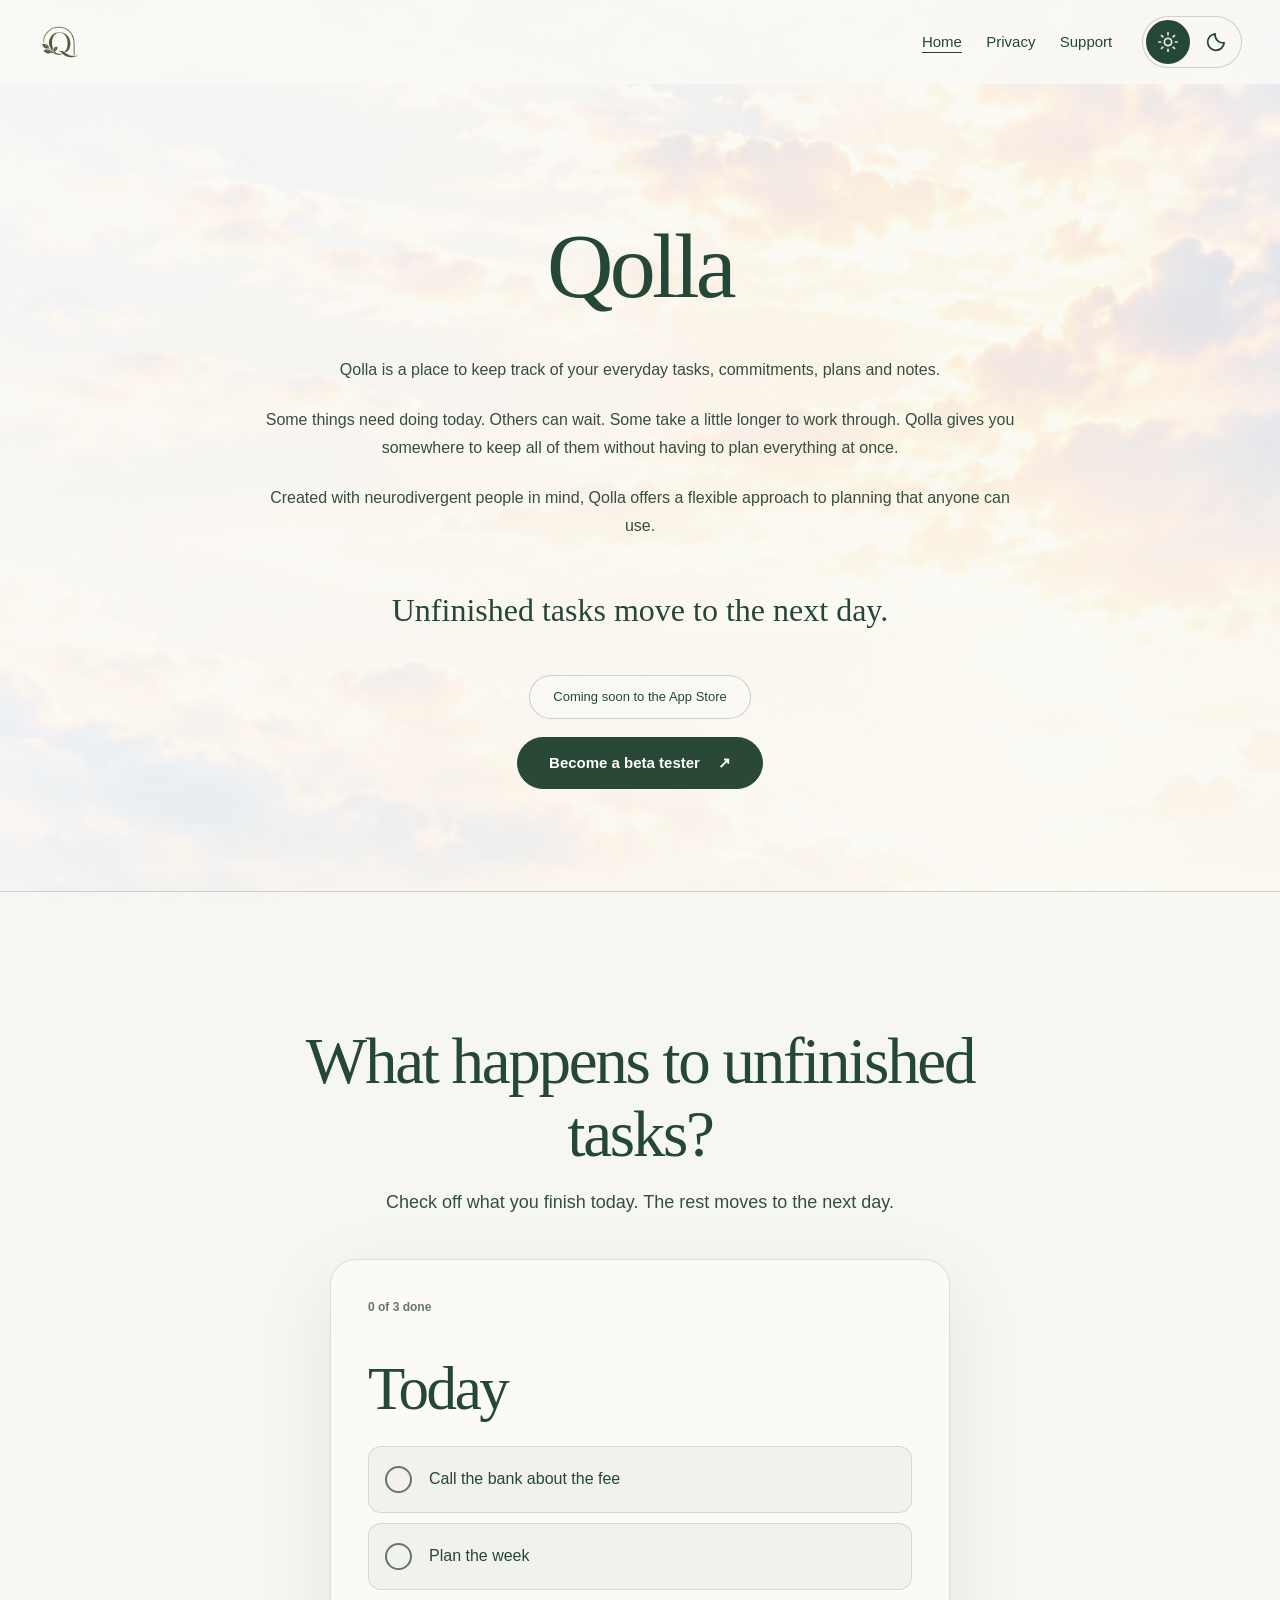
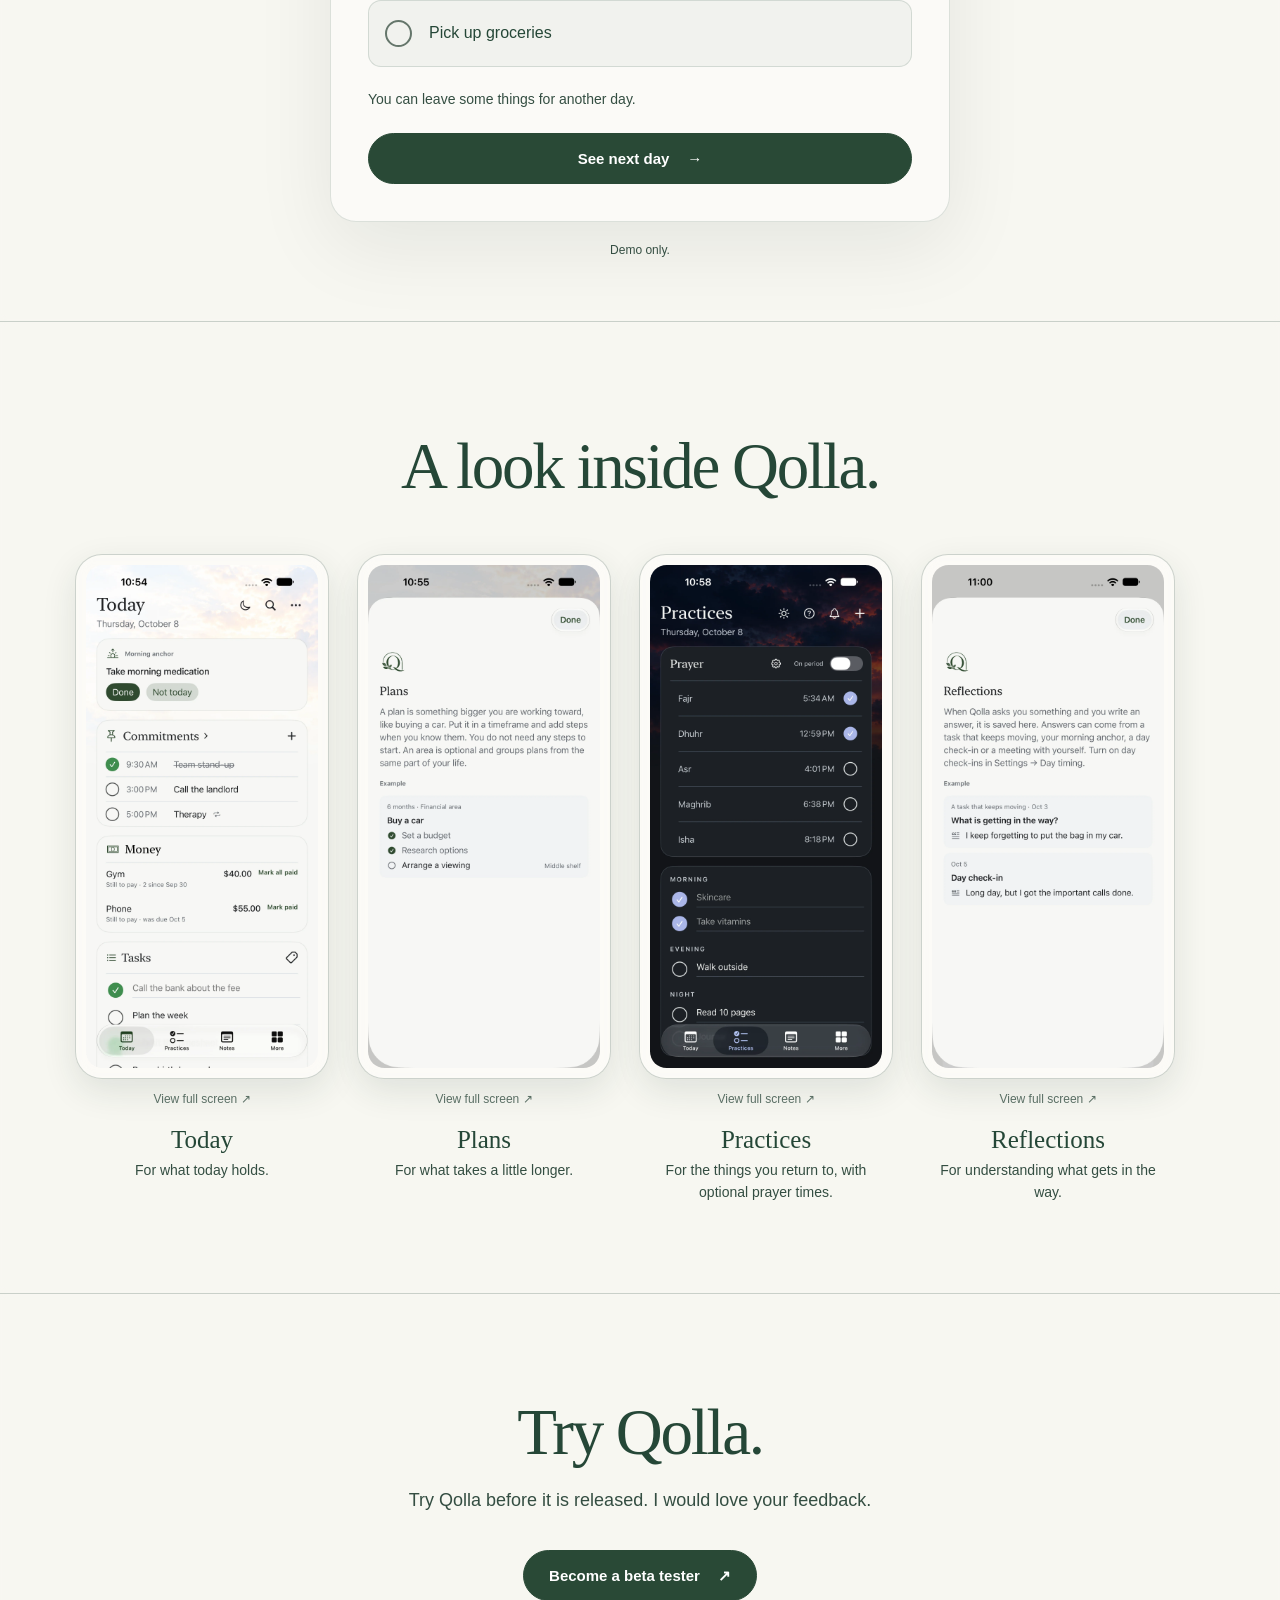
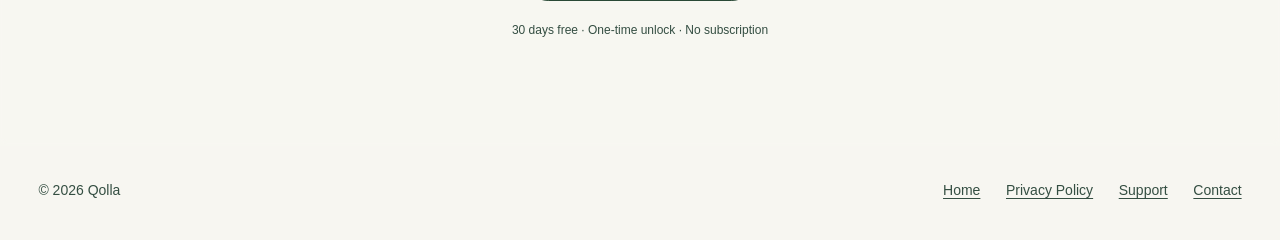
==== commit 176d0fd7: "Add files via upload" ====
--- a/index.html
+++ b/index.html
@@ -4,7 +4,7 @@
 <meta charset="UTF-8">
 <meta name="viewport" content="width=device-width, initial-scale=1">
 <meta name="theme-color" content="#F7F6F1">
-<meta name="description" content="Qolla is a personal planner for iPhone. Designed for an imperfect day.">
+<meta name="description" content="Qolla is a personal planner for iPhone. Unfinished tasks move to the next day.">
 <title>Qolla | A Personal Planner for iPhone</title>
 <link rel="icon" type="image/png" href="./Qolla_original_logo.png">
 <link rel="stylesheet" href="./styles.css">
@@ -21,7 +21,7 @@
 <a class="skip" href="#main">Skip to main content</a>
 <header class="site-header"><nav class="container site-nav" aria-label="Main navigation">
 <a class="brand" href="./" aria-label="Qolla home"><img class="brand-logo-day" src="./Qolla_original_logo.png" alt="" width="44" height="44"><img class="brand-logo-night" src="./Qolla_original_logo_night.png" alt="" width="44" height="44"><span>qolla</span></a>
-<div class="nav-actions"><a class="home-link" href="./" aria-current="page"><svg viewBox="0 0 24 24" width="19" height="19" fill="none" stroke="currentColor" stroke-width="1.8" stroke-linecap="round" stroke-linejoin="round" aria-hidden="true" focusable="false"><path d="m3 10 9-7 9 7v10a1 1 0 0 1-1 1h-5v-7H9v7H4a1 1 0 0 1-1-1Z"/></svg><span>Home</span></a><a href="./privacy/" >Privacy</a><a href="./support/" >Support</a><div class="theme-switch" role="group" aria-label="Website appearance">
+<div class="nav-actions"><a class="home-link" href="./" aria-current="page"><span>Home</span></a><a href="./privacy/" >Privacy</a><a href="./support/" >Support</a><div class="theme-switch" role="group" aria-label="Website appearance">
 <button type="button" class="theme-option" data-theme-option="day" aria-label="Day mode" aria-pressed="false" title="Day mode"><svg viewBox="0 0 24 24" width="22" height="22" fill="none" stroke="currentColor" stroke-width="1.9" stroke-linecap="round" stroke-linejoin="round" aria-hidden="true" focusable="false"><circle cx="12" cy="12" r="4"/><path d="M12 2v2m0 16v2M4.93 4.93l1.42 1.42m11.3 11.3 1.42 1.42M2 12h2m16 0h2M4.93 19.07l1.42-1.42m11.3-11.3 1.42-1.42"/></svg></button>
 <button type="button" class="theme-option" data-theme-option="night" aria-label="Night mode" aria-pressed="false" title="Night mode"><svg viewBox="0 0 24 24" width="22" height="22" fill="none" stroke="currentColor" stroke-width="1.9" stroke-linecap="round" stroke-linejoin="round" aria-hidden="true" focusable="false"><path d="M20.9 13A9 9 0 0 1 11 3.1 9 9 0 1 0 20.9 13Z"/></svg></button>
 </div></div>
@@ -30,12 +30,12 @@
 <div class="description"><p>Qolla is a place to keep track of your everyday tasks, commitments, plans and notes.</p>
 <p>Some things need doing today. Others can wait. Some take a little longer to work through. Qolla gives you somewhere to keep all of them without having to plan everything at once.</p>
 <p>Created with neurodivergent people in mind, Qolla offers a flexible approach to planning that anyone can use.</p></div>
-<p class="tagline">Designed for an imperfect day.</p><span class="status">Coming soon to the App Store</span><div class="hero-beta"><a class="q-button beta-link" href="https://testflight.apple.com/join/qzBd8jVd" target="_blank" rel="noopener noreferrer" data-beta-link>Become a beta tester <span aria-hidden="true">↗</span></a></div></main>
+<p class="tagline">Unfinished tasks move to the next day.</p><span class="status">Coming soon to the App Store</span><div class="hero-beta"><a class="q-button beta-link" href="https://testflight.apple.com/join/qzBd8jVd" target="_blank" rel="noopener noreferrer" data-beta-link>Become a beta tester <span aria-hidden="true">↗</span></a></div></main>
 <section class="experience-section" id="experience" aria-labelledby="experience-title">
   <div class="experience-intro">
     
-    <h2 id="experience-title">There is always tomorrow.</h2>
-    <p>Check off what you did. See what happens tomorrow.</p>
+    <h2 id="experience-title">What happens to unfinished tasks?</h2>
+    <p>Check off what you finish today. The rest moves to the next day.</p>
   </div>
   <div class="moment" data-moment>
     <div class="moment-top"><span class="moment-count" data-count aria-live="polite">0 of 3 done</span></div>
@@ -46,7 +46,7 @@
       <label class="moment-task"><input type="checkbox" data-task="2"><span class="moment-check" aria-hidden="true"></span><span>Pick up groceries</span></label>
     </div>
     <p class="moment-note" data-message aria-live="polite">You can leave some things for another day.</p>
-    <div class="moment-actions"><button class="q-button moment-next" type="button" data-next>See tomorrow <span aria-hidden="true">→</span></button><button class="moment-reset" type="button" data-reset hidden>Try again ↺</button></div>
+    <div class="moment-actions"><button class="q-button moment-next" type="button" data-next>See next day <span aria-hidden="true">→</span></button><button class="moment-reset" type="button" data-reset hidden>Try again ↺</button></div>
     <div class="moment-after" data-after hidden>
       <div class="moment-after-divider"></div>
       <p class="moment-after-title">What you finished stays done. The rest comes with you.</p>
@@ -55,7 +55,7 @@
       <div class="moment-reflect" data-reflect hidden><p>Sometimes a task needs more than another reminder.</p><blockquote>What is getting in the way?</blockquote><p>Qolla can help you reflect on a task that keeps moving, when you choose.</p></div>
     </div>
   </div>
-  <p class="experience-disclaimer">Demo only. Nothing is saved.</p>
+  <p class="experience-disclaimer">Demo only.</p>
 </section>
 <section class="glimpse-section" aria-labelledby="glimpse-heading"><div class="glimpse-inner">
   <div class="glimpse-heading"><h2 id="glimpse-heading">A look inside Qolla.</h2></div>
